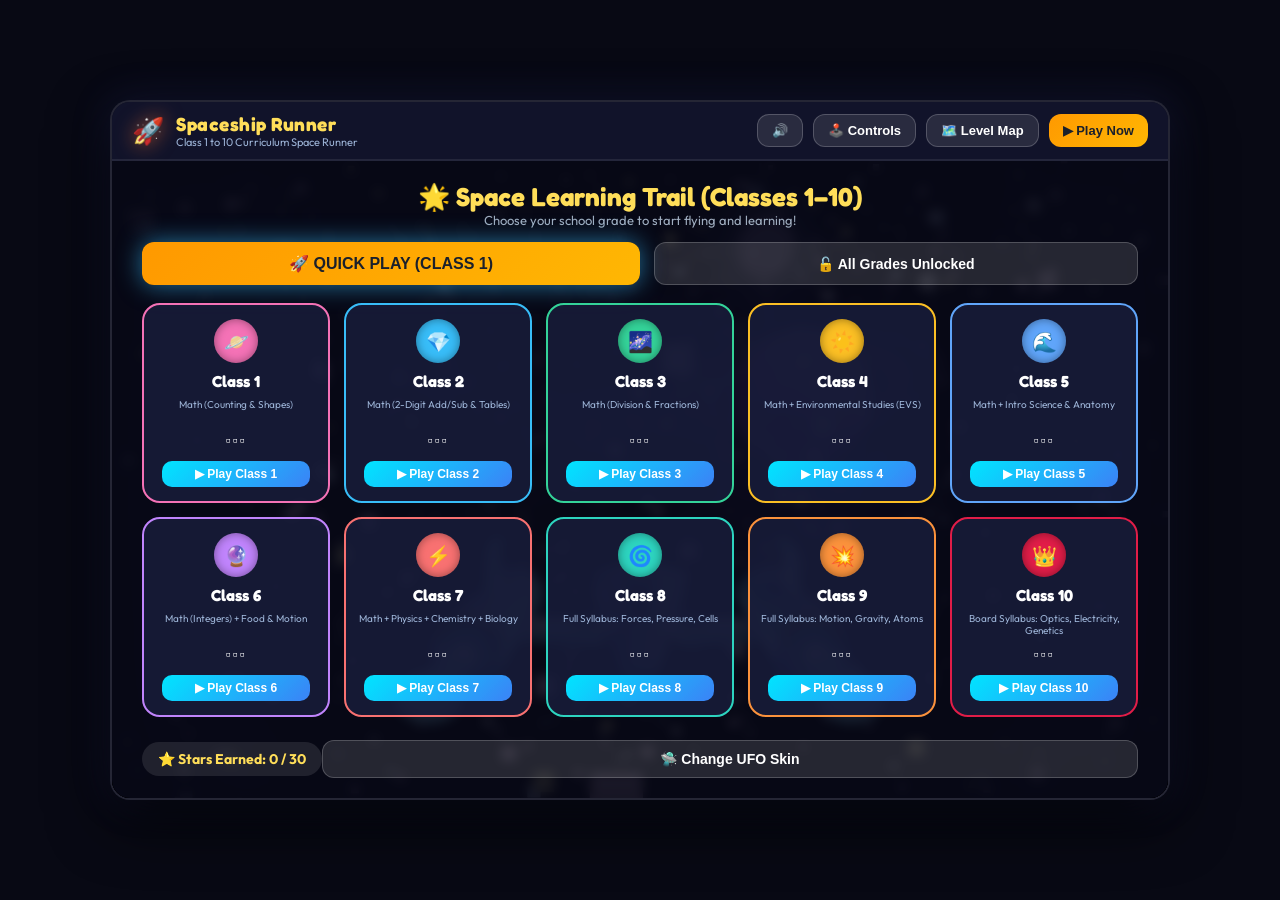
==== docs/index.html @ f96801bc "Configure GitHub Pages compatibility with root index.html, /docs deployment, and SpaceRunner remote" ====
<!DOCTYPE html>
<html lang="en">
<head>
  <meta charset="UTF-8">
  <meta name="viewport" content="width=device-width, initial-scale=1.0, maximum-scale=1.0, user-scalable=no, viewport-fit=cover">
  <title>Spaceship Runner — 3D Space Runner (Class 1 to 10)</title>
  <link rel="stylesheet" href="styles.css">
  <link rel="preconnect" href="https://fonts.googleapis.com">
  <link rel="preconnect" href="https://fonts.gstatic.com" crossorigin>
  <link href="https://fonts.googleapis.com/css2?family=Outfit:wght@400;600;700;800&family=Fredoka:wght@500;600;700&display=swap" rel="stylesheet">
</head>
<body>
  <div id="game-container">
    <!-- Top Header Bar -->
    <header id="top-bar">
      <div class="logo-area">
        <span class="logo-icon">🚀</span>
        <div class="logo-text">
          <span class="logo-title">Spaceship Runner</span>
          <span class="logo-subtitle">Class 1 to 10 Curriculum Space Runner</span>
        </div>
      </div>
      <div class="header-actions">
        <button id="btn-sound-toggle" class="icon-btn" title="Toggle Sound">🔊</button>
        <button id="btn-controls-toggle" class="nav-btn" title="Toggle On-Screen Virtual Controls">🕹️ Controls</button>
        <button id="btn-map-nav" class="nav-btn">🗺️ Level Map</button>
        <button id="btn-play-hero" class="btn-primary" style="padding: 6px 14px; font-size: 13px;">▶ Play Now</button>
      </div>
    </header>

    <!-- Main Screen Viewport (Three.js 3D WebGL Canvas) -->
    <div id="viewport-wrapper">
      <!-- Cinematic Lens & Space Vignette Overlay -->
      <div id="cinematic-lens-overlay"></div>

      <!-- HUD Overlay (Active during gameplay) -->
      <div id="hud-overlay" class="overlay-panel hidden">
        <div class="hud-left">
          <div class="hud-card level-badge" id="hud-level-badge">Class 1 • Playful Stardust</div>
          <div class="hud-card lives-display" id="hud-lives">
            <span class="heart-icon">❤️</span>
            <span class="heart-icon">❤️</span>
            <span class="heart-icon">❤️</span>
          </div>
        </div>

        <div class="hud-center">
          <div class="hud-progress-wrapper">
            <div class="progress-bar-bg">
              <div id="hud-progress-fill" class="progress-bar-fill" style="width: 0%;"></div>
            </div>
            <span id="hud-progress-text">0 / 5 Coins</span>
          </div>
        </div>

        <div class="hud-right">
          <div class="hud-card score-display">
            <span class="stat-label">SCORE</span>
            <span id="hud-score-val" class="stat-value">0</span>
          </div>
          <div class="hud-card coins-display">
            <span class="stat-label">COINS</span>
            <span id="hud-coins-val" class="stat-value">🪙 0</span>
          </div>
        </div>

        <!-- Dash Ready Indicator -->
        <div id="hud-dash-indicator">
          <div class="dash-bar-bg">
            <div id="hud-dash-fill" class="dash-bar-fill"></div>
          </div>
          <span class="dash-label">WARP DASH [READY]</span>
        </div>

        <!-- Controls helper hint for kids (Auto adapts to desktop / mobile) -->
        <div class="controls-hint" id="hud-controls-hint">
          <span>⌨️ Move: WASD / Arrows / Touch Drag</span>
          <span>•</span>
          <span>⚡ Dash: [SHIFT] or Touch Button</span>
          <span>•</span>
          <span>Collect 🪙 Coins!</span>
        </div>
      </div>

      <!-- Universal Mobile Touch Controls (Auto-shown on touch devices) -->
      <div id="mobile-controls" class="mobile-touch-overlay hidden">
        <!-- Virtual Joystick Area (Left) -->
        <div id="mobile-joystick-zone">
          <div id="joystick-base">
            <div id="joystick-thumb"></div>
          </div>
          <span class="joystick-hint">STEER</span>
        </div>

        <!-- Action Area (Right) -->
        <div id="mobile-action-zone">
          <button id="btn-mobile-dash" class="mobile-dash-btn" title="Warp Dash">
            <span class="dash-btn-icon">⚡</span>
            <span class="dash-btn-text">DASH</span>
            <div class="dash-btn-cooldown" id="mobile-dash-cooldown"></div>
          </button>
        </div>
      </div>

      <!-- Level Map Modal / Screen -->
      <div id="level-map-screen" class="screen-view">
        <div class="map-header">
          <h2>🌟 Space Learning Trail (Classes 1–10)</h2>
          <p>Choose your school grade to start flying and learning!</p>
          <div class="hero-actions" style="margin-top: 14px; display: flex; justify-content: center; gap: 14px; flex-wrap: wrap;">
            <button id="btn-quick-play" class="btn-primary" style="font-size: 16px; padding: 12px 28px; box-shadow: 0 0 25px rgba(56, 189, 248, 0.6); cursor: pointer;">🚀 QUICK PLAY (CLASS 1)</button>
            <button id="btn-unlock-all" class="btn-secondary" style="font-size: 14px; padding: 10px 20px; cursor: pointer;">🔓 All Grades Unlocked</button>
          </div>
        </div>

        <div class="map-trail-container" id="map-trail">
          <!-- 10 Level Nodes dynamically injected -->
        </div>

        <div class="map-footer">
          <div class="stats-pill" id="map-total-stars">⭐ Stars Earned: 0 / 30</div>
          <button id="btn-custom-skin" class="btn-secondary">🛸 Change UFO Skin</button>
        </div>
      </div>

      <!-- Question Panel Modal (Pauses Gameplay) -->
      <div id="question-modal" class="screen-view hidden modal-center">
        <div class="modal-card question-card">
          <div class="question-header">
            <div class="subject-badge" id="q-subject-badge">🧮 MATH</div>
            <div class="topic-tag" id="q-topic-tag">Counting</div>
          </div>

          <div class="question-body">
            <p id="q-text">How many stars are there: ★ ★ ★ ★ ★ ?</p>
          </div>

          <div class="options-grid" id="q-options-grid">
            <button class="opt-btn opt-a" data-index="0">A. 3</button>
            <button class="opt-btn opt-b" data-index="1">B. 4</button>
            <button class="opt-btn opt-c" data-index="2">C. 5</button>
            <button class="opt-btn opt-d" data-index="3">D. 6</button>
          </div>

          <div class="question-mascot-footer">
            <img src="Sprites/mascot_nova.png" alt="Mascot Nova" class="mascot-avatar" id="q-mascot-img">
            <div class="mascot-bubble" id="q-mascot-speech">
              You can do it! Take your time and pick the best answer.
            </div>
            <button id="btn-hint" class="hint-btn">💡 Hint</button>
          </div>
          <div id="q-hint-box" class="hint-box hidden"></div>
        </div>
      </div>

      <!-- "Let's Learn!" Screen (Wrong Answer Educational View) -->
      <div id="learn-mode-modal" class="screen-view hidden modal-center">
        <div class="modal-card learn-card">
          <div class="learn-header">
            <span class="learn-icon">💡</span>
            <h3>Not quite — let's learn this together!</h3>
          </div>

          <div class="learn-question-restated" id="learn-q-restated">
            A force applied on a smaller area produces greater pressure...
          </div>

          <div class="answer-comparison">
            <div class="ans-box ans-wrong">
              <span class="ans-tag">Your Choice</span>
              <p id="learn-chosen-ans">Because the nail is heavier</p>
            </div>
            <div class="ans-box ans-correct">
              <span class="ans-tag">Correct Answer ✓</span>
              <p id="learn-correct-ans">Because the area of the tip is very small, increasing pressure</p>
            </div>
          </div>

          <div class="solution-steps-panel">
            <h4 class="steps-heading">Step-by-Step Solution:</h4>
            <div class="steps-list" id="learn-steps-list">
              <!-- Numbered plain language steps injected here -->
            </div>
          </div>

          <div class="learn-mascot-banner">
            <img src="Sprites/mascot_nova.png" alt="Mascot Nova" class="mascot-avatar">
            <div class="mascot-speech-encouraging">
              "Great try! Now you know it — let's keep flying!" 🚀
            </div>
          </div>

          <div class="learn-actions">
            <button id="btn-learn-retry" class="btn-primary">🔄 Try Again (Same Question)</button>
            <button id="btn-learn-continue" class="btn-success">🚀 Continue Flying</button>
            <button id="btn-learn-map" class="btn-secondary">🗺️ Back to Map</button>
          </div>
        </div>
      </div>

      <!-- Level Complete Modal -->
      <div id="level-complete-modal" class="screen-view hidden modal-center">
        <div class="modal-card complete-card">
          <div class="complete-header">
            <div class="confetti-icon">🎉</div>
            <h2 id="complete-level-title">Class 1 Cleared!</h2>
            <p id="complete-subtitle">Fantastic job flying through the nebula!</p>
          </div>

          <div class="stars-earned-row" id="complete-stars-row">
            <span class="star-award">⭐</span>
            <span class="star-award">⭐</span>
            <span class="star-award">⭐</span>
          </div>

          <div class="complete-stats-row">
            <div class="stat-tile">
              <span class="stat-num" id="complete-score-val">50</span>
              <span class="stat-lbl">Points</span>
            </div>
            <div class="stat-tile">
              <span class="stat-num" id="complete-coins-val">5</span>
              <span class="stat-lbl">Coins</span>
            </div>
            <div class="stat-tile">
              <span class="stat-num" id="complete-accuracy-val">100%</span>
              <span class="stat-lbl">Accuracy</span>
            </div>
          </div>

          <!-- Subject Accuracy Report -->
          <div class="accuracy-breakdown-card">
            <h4>📊 Subject Accuracy Report:</h4>
            <div id="complete-subject-metrics" class="metrics-list">
              <!-- Injected per-subject stats -->
            </div>
          </div>

          <div class="complete-actions">
            <button id="btn-next-level" class="btn-primary">Next Grade 🚀</button>
            <button id="btn-replay-level" class="btn-secondary">Replay 🔄</button>
            <button id="btn-complete-map" class="btn-secondary">Level Map 🗺️</button>
          </div>
        </div>
      </div>

      <!-- Shields Depleted / Try Again Modal -->
      <div id="gameover-modal" class="screen-view hidden modal-center">
        <div class="modal-card learn-card" style="text-align: center; align-items: center;">
          <div class="learn-header">
            <span class="learn-icon" style="font-size: 38px;">🛡️</span>
            <h3 style="color: #f87171; font-size: 22px;">Shields Depleted!</h3>
          </div>
          <p style="color: #cbd5e1; font-size: 15px; max-width: 480px; line-height: 1.5;">
            No worries, space cadet! Every asteroid makes you a sharper pilot. Let's recharge your shields and take another flight!
          </p>
          <div class="learn-actions" style="margin-top: 10px; display: flex; gap: 12px; justify-content: center; flex-wrap: wrap;">
            <button id="btn-gameover-retry" class="btn-primary" style="font-size: 15px; padding: 12px 24px;">🔄 Recharge & Try Again</button>
            <button id="btn-gameover-map" class="btn-secondary" style="font-size: 14px; padding: 12px 20px;">🗺️ Choose Level</button>
          </div>
        </div>
      </div>

      <!-- Skin Customizer Modal -->
      <div id="skin-modal" class="screen-view hidden modal-center">
        <div class="modal-card skin-card">
          <h3>🛸 Choose Your UFO Spaceship</h3>
          <p>Clear higher school grades to unlock special fleet skins!</p>

          <div class="skins-grid">
            <div class="skin-item" data-skin="saucer">
              <img src="Sprites/ufo_saucer.png" alt="Classic Saucer">
              <span class="skin-name">Classic Saucer</span>
              <span class="skin-status unlocked">Default</span>
            </div>
            <div class="skin-item locked" data-skin="dart" id="skin-dart">
              <img src="Sprites/ufo_dart.png" alt="Neon Dart">
              <span class="skin-name">Neon Dart</span>
              <span class="skin-status" id="skin-dart-status">Unlocks at Class 3</span>
            </div>
            <div class="skin-item locked" data-skin="cruiser" id="skin-cruiser">
              <img src="Sprites/ufo_saucer.png" alt="Cosmic Cruiser" style="filter: hue-rotate(180deg);">
              <span class="skin-name">Cosmic Cruiser</span>
              <span class="skin-status" id="skin-cruiser-status">Unlocks at Class 6</span>
            </div>
            <div class="skin-item locked" data-skin="quantum" id="skin-quantum">
              <img src="Sprites/ufo_dart.png" alt="Quantum Explorer" style="filter: hue-rotate(280deg);">
              <span class="skin-name">Quantum Explorer</span>
              <span class="skin-status" id="skin-quantum-status">Unlocks at Class 9</span>
            </div>
          </div>

          <button id="btn-close-skin" class="btn-secondary">Done</button>
        </div>
      </div>

    </div>
  </div>

  <script src="three.min.js"></script>
  <script src="game3d.js"></script>
</body>
</html>
---- docs/styles.css ----
:root {
  --bg-dark: #0c0d1e;
  --panel-bg: rgba(22, 24, 48, 0.94);
  --accent-gold: #ffcc00;
  --accent-cyan: #38ef7d;
  --accent-rose: #ff4b72;
  --pastel-a: #ffe8d6;
  --pastel-b: #d8f3dc;
  --pastel-c: #e0f2fe;
  --pastel-d: #f3e8ff;
  --font-main: 'Outfit', sans-serif;
  --font-kid: 'Fredoka', cursive, sans-serif;
}

* {
  box-sizing: border-box;
  margin: 0;
  padding: 0;
  user-select: none;
}

body {
  background: #080914;
  color: #ffffff;
  font-family: var(--font-main);
  min-height: 100vh;
  display: flex;
  align-items: center;
  justify-content: center;
  overflow: hidden;
}

#game-container {
  width: 100%;
  max-width: 1060px;
  height: 98vh;
  max-height: 700px;
  margin: auto;
  background: var(--bg-dark);
  border-radius: 20px;
  box-shadow: 0 20px 60px rgba(0, 0, 0, 0.8), 0 0 40px rgba(70, 80, 200, 0.2);
  border: 2px solid rgba(255, 255, 255, 0.1);
  overflow: hidden;
  display: flex;
  flex-direction: column;
}

/* Header */
#top-bar {
  display: flex;
  justify-content: space-between;
  align-items: center;
  padding: 10px 20px;
  background: rgba(18, 20, 42, 0.98);
  border-bottom: 2px solid rgba(255, 255, 255, 0.08);
  flex-shrink: 0;
}

.logo-area {
  display: flex;
  align-items: center;
  gap: 12px;
}

.logo-icon {
  font-size: 26px;
  filter: drop-shadow(0 0 10px rgba(255, 120, 50, 0.6));
}

.logo-title {
  font-family: var(--font-kid);
  font-size: 19px;
  font-weight: 700;
  color: #ffde59;
  letter-spacing: 0.5px;
  display: block;
}

.logo-subtitle {
  font-size: 11px;
  color: #9cb3d6;
  display: block;
}

.header-actions {
  display: flex;
  gap: 10px;
}

.icon-btn, .nav-btn {
  background: rgba(255, 255, 255, 0.1);
  border: 1px solid rgba(255, 255, 255, 0.2);
  color: white;
  padding: 8px 14px;
  border-radius: 12px;
  font-size: 13px;
  font-weight: 600;
  cursor: pointer;
  transition: all 0.2s ease;
}

.icon-btn:hover, .nav-btn:hover {
  background: rgba(255, 255, 255, 0.2);
  transform: translateY(-2px);
}

/* Viewport */
#viewport-wrapper {
  position: relative;
  width: 100%;
  flex: 1;
  min-height: 0;
  background: #000;
  overflow: hidden;
  touch-action: none;
}

/* Cinematic Lens & Vignette */
#cinematic-lens-overlay {
  position: absolute;
  inset: 0;
  pointer-events: none;
  background: radial-gradient(circle at center, rgba(0,0,0,0) 55%, rgba(6,9,24,0.45) 80%, rgba(2,3,10,0.82) 100%);
  box-shadow: inset 0 0 80px rgba(0,0,0,0.7);
  z-index: 4;
}

#game-canvas, #viewport-wrapper canvas {
  width: 100%;
  height: 100%;
  display: block;
}

/* HUD Overlay */
#hud-overlay {
  position: absolute;
  top: 0;
  left: 0;
  width: 100%;
  height: 100%;
  pointer-events: none;
  display: flex;
  flex-direction: column;
  justify-content: space-between;
  padding: 16px 20px;
}

.hud-left, .hud-right {
  display: flex;
  gap: 12px;
  align-items: center;
}

.hud-card {
  background: rgba(16, 18, 38, 0.85);
  backdrop-filter: blur(8px);
  border: 1px solid rgba(255, 255, 255, 0.15);
  border-radius: 12px;
  padding: 6px 14px;
  font-size: 14px;
  font-weight: 700;
  display: flex;
  align-items: center;
  gap: 8px;
  box-shadow: 0 4px 15px rgba(0,0,0,0.3);
}

.level-badge {
  color: #5ce1e6;
  border-color: rgba(92, 225, 230, 0.3);
}

.stat-label {
  color: #8da4c4;
  font-size: 10px;
  font-weight: 800;
}

.stat-value {
  color: #ffde59;
  font-size: 16px;
  font-family: var(--font-kid);
}

.hud-progress-wrapper {
  display: flex;
  flex-direction: column;
  align-items: center;
  gap: 4px;
}

.progress-bar-bg {
  width: 220px;
  height: 12px;
  background: rgba(255, 255, 255, 0.15);
  border-radius: 6px;
  overflow: hidden;
  border: 1px solid rgba(255, 255, 255, 0.2);
}

.progress-bar-fill {
  height: 100%;
  background: linear-gradient(90deg, #ff9900, #ffea00);
  transition: width 0.3s ease;
}

#hud-progress-text {
  font-size: 11px;
  font-weight: 700;
  color: #d1e2f9;
}

#hud-dash-indicator {
  align-self: flex-start;
  margin-top: auto;
  margin-bottom: 24px;
  background: rgba(14, 16, 32, 0.85);
  padding: 6px 12px;
  border-radius: 10px;
  border: 1px solid rgba(255, 255, 255, 0.1);
  display: flex;
  align-items: center;
  gap: 8px;
}

.dash-bar-bg {
  width: 70px;
  height: 8px;
  background: rgba(255, 255, 255, 0.2);
  border-radius: 4px;
  overflow: hidden;
}

.dash-bar-fill {
  width: 100%;
  height: 100%;
  background: #00e5ff;
}

.dash-label {
  font-size: 11px;
  font-weight: 700;
  color: #00e5ff;
}

.controls-hint {
  align-self: center;
  background: rgba(0, 0, 0, 0.6);
  padding: 4px 14px;
  border-radius: 20px;
  font-size: 11px;
  color: #a0aec0;
  display: flex;
  gap: 8px;
}

/* Modals and Screens */
.screen-view {
  position: absolute;
  top: 0;
  left: 0;
  width: 100%;
  height: 100%;
  background: rgba(8, 10, 24, 0.88);
  backdrop-filter: blur(6px);
  z-index: 50;
  display: flex;
  flex-direction: column;
  transition: opacity 0.25s ease;
}

.hidden {
  display: none !important;
}

.modal-center {
  align-items: center;
  justify-content: center;
}

.modal-card {
  background: var(--panel-bg);
  border: 2px solid rgba(255, 255, 255, 0.15);
  border-radius: 24px;
  box-shadow: 0 25px 60px rgba(0, 0, 0, 0.8);
  padding: 24px 30px;
  max-width: 680px;
  width: 90%;
  display: flex;
  flex-direction: column;
  gap: 16px;
  animation: popIn 0.25s cubic-bezier(0.175, 0.885, 0.32, 1.275);
}

@keyframes popIn {
  from { transform: scale(0.92); opacity: 0; }
  to { transform: scale(1); opacity: 1; }
}

/* Level Map Screen */
#level-map-screen {
  padding: 20px 30px;
  overflow-y: auto;
}

.map-header {
  text-align: center;
  margin-bottom: 18px;
}

.map-header h2 {
  font-family: var(--font-kid);
  font-size: 26px;
  color: #ffde59;
}

.map-header p {
  font-size: 13px;
  color: #a0aec0;
}

.map-trail-container {
  display: grid;
  grid-template-columns: repeat(5, 1fr);
  gap: 14px;
  margin-bottom: 20px;
}

.map-node {
  background: rgba(26, 29, 60, 0.8);
  border: 2px solid rgba(255, 255, 255, 0.15);
  border-radius: 18px;
  padding: 14px 10px;
  display: flex;
  flex-direction: column;
  align-items: center;
  gap: 8px;
  cursor: pointer;
  transition: all 0.2s ease;
  position: relative;
}

.map-node:hover:not(.locked) {
  transform: translateY(-4px);
  border-color: #ffcc00;
  box-shadow: 0 10px 25px rgba(255, 204, 0, 0.3);
}

.map-node.locked {
  opacity: 0.55;
  cursor: not-allowed;
  filter: grayscale(0.6);
}

.node-planet-badge {
  width: 44px;
  height: 44px;
  border-radius: 50%;
  display: flex;
  align-items: center;
  justify-content: center;
  font-size: 20px;
  box-shadow: inset 0 0 10px rgba(0,0,0,0.4);
}

.node-class-name {
  font-family: var(--font-kid);
  font-size: 16px;
  font-weight: 700;
  color: white;
}

.node-subjects {
  font-size: 10px;
  text-align: center;
  color: #9cb3d6;
  height: 24px;
  line-height: 1.2;
}

.node-stars {
  font-size: 14px;
  letter-spacing: 2px;
}

.node-play-btn {
  background: linear-gradient(135deg, #00e5ff 0%, #3b82f6 100%);
  color: white;
  border: none;
  border-radius: 10px;
  padding: 6px 14px;
  font-size: 12px;
  font-weight: 700;
  cursor: pointer;
  margin-top: 4px;
  transition: transform 0.15s ease, box-shadow 0.15s ease;
  width: 90%;
  text-align: center;
}

.map-node:hover .node-play-btn {
  transform: scale(1.05);
  box-shadow: 0 0 12px rgba(0, 229, 255, 0.7);
}

@media (max-width: 900px) {
  .map-trail-container {
    grid-template-columns: repeat(3, 1fr) !important;
  }
}

@media (max-width: 600px) {
  .map-trail-container {
    grid-template-columns: repeat(2, 1fr) !important;
    gap: 10px !important;
  }
}

@media (max-width: 400px) {
  .map-trail-container {
    grid-template-columns: 1fr !important;
  }
}

.map-footer {
  display: flex;
  justify-content: space-between;
  align-items: center;
  margin-top: auto;
}

.stats-pill {
  background: rgba(255, 255, 255, 0.1);
  padding: 8px 16px;
  border-radius: 20px;
  font-size: 14px;
  font-weight: 700;
  color: #ffde59;
}

/* Question Panel Modal */
.question-header {
  display: flex;
  justify-content: space-between;
  align-items: center;
}

.subject-badge {
  background: linear-gradient(135deg, #ff7b00, #ffae00);
  color: white;
  padding: 4px 14px;
  border-radius: 12px;
  font-weight: 800;
  font-size: 13px;
  letter-spacing: 0.5px;
}

.topic-tag {
  color: #9cb3d6;
  font-size: 13px;
  font-weight: 600;
}

.question-body {
  background: rgba(0, 0, 0, 0.25);
  padding: 16px 20px;
  border-radius: 16px;
  border: 1px solid rgba(255, 255, 255, 0.08);
}

.question-body p {
  font-size: 18px;
  line-height: 1.45;
  color: #f7fafc;
  font-weight: 600;
}

.options-grid {
  display: grid;
  grid-template-columns: 1fr 1fr;
  gap: 12px;
}

.opt-btn {
  padding: 14px 18px;
  border-radius: 14px;
  border: 2px solid transparent;
  font-family: var(--font-main);
  font-size: 15px;
  font-weight: 700;
  text-align: left;
  cursor: pointer;
  transition: all 0.18s ease;
  color: #1a202c;
}

.opt-a { background: var(--pastel-a); }
.opt-b { background: var(--pastel-b); }
.opt-c { background: var(--pastel-c); }
.opt-d { background: var(--pastel-d); }

.opt-btn:hover {
  transform: translateY(-2px);
  filter: brightness(1.05);
  box-shadow: 0 6px 18px rgba(0, 0, 0, 0.3);
}

.opt-btn.correct-highlight {
  background: #38ef7d !important;
  color: #032b13 !important;
  border-color: #00ff66;
}

.opt-btn.wrong-highlight {
  background: #ff5e62 !important;
  color: white !important;
  border-color: #ff2233;
}

.question-mascot-footer {
  display: flex;
  align-items: center;
  gap: 12px;
  background: rgba(255, 255, 255, 0.05);
  padding: 10px 14px;
  border-radius: 14px;
}

.mascot-avatar {
  width: 44px;
  height: 44px;
  object-fit: contain;
}

.mascot-bubble {
  font-size: 13px;
  color: #e2e8f0;
  flex: 1;
}

.hint-btn {
  background: rgba(255, 220, 50, 0.15);
  border: 1px solid rgba(255, 220, 50, 0.4);
  color: #ffde59;
  padding: 6px 12px;
  border-radius: 10px;
  font-size: 12px;
  font-weight: 700;
  cursor: pointer;
}

.hint-box {
  background: rgba(255, 220, 50, 0.1);
  border: 1px dashed rgba(255, 220, 50, 0.5);
  padding: 10px 14px;
  border-radius: 10px;
  font-size: 13px;
  color: #ffde59;
}

/* Learn Mode Modal */
.learn-card {
  max-width: 640px;
  border-color: #38ef7d;
  box-shadow: 0 20px 60px rgba(56, 239, 125, 0.2);
}

.learn-header {
  display: flex;
  align-items: center;
  gap: 10px;
  color: #5ce1e6;
}

.learn-header h3 {
  font-family: var(--font-kid);
  font-size: 22px;
  color: #5ce1e6;
}

.learn-question-restated {
  font-size: 15px;
  color: #cbd5e0;
  background: rgba(0, 0, 0, 0.25);
  padding: 10px 14px;
  border-radius: 10px;
}

.answer-comparison {
  display: grid;
  grid-template-columns: 1fr 1fr;
  gap: 12px;
}

.ans-box {
  padding: 10px 14px;
  border-radius: 12px;
  display: flex;
  flex-direction: column;
  gap: 4px;
}

.ans-wrong {
  background: rgba(255, 75, 114, 0.15);
  border: 1.5px solid #ff4b72;
}

.ans-correct {
  background: rgba(56, 239, 125, 0.15);
  border: 1.5px solid #38ef7d;
}

.ans-tag {
  font-size: 11px;
  font-weight: 800;
  text-transform: uppercase;
}

.ans-wrong .ans-tag { color: #ff758f; }
.ans-correct .ans-tag { color: #38ef7d; }

.ans-box p {
  font-size: 13px;
  font-weight: 600;
}

.solution-steps-panel {
  background: rgba(0, 0, 0, 0.35);
  padding: 14px 18px;
  border-radius: 14px;
  border: 1px solid rgba(255, 255, 255, 0.08);
}

.steps-heading {
  font-size: 14px;
  color: #ffde59;
  margin-bottom: 8px;
}

.steps-list {
  display: flex;
  flex-direction: column;
  gap: 8px;
}

.step-item {
  font-size: 13px;
  line-height: 1.45;
  color: #e2e8f0;
  display: flex;
  gap: 8px;
}

.learn-mascot-banner {
  display: flex;
  align-items: center;
  gap: 12px;
  background: rgba(92, 225, 230, 0.1);
  padding: 8px 14px;
  border-radius: 12px;
  border: 1px solid rgba(92, 225, 230, 0.2);
}

.mascot-speech-encouraging {
  font-size: 13px;
  font-weight: 600;
  color: #70e2ff;
}

.learn-actions, .complete-actions {
  display: flex;
  gap: 12px;
  margin-top: 4px;
}

.btn-primary, .btn-secondary, .btn-success {
  padding: 10px 18px;
  border-radius: 12px;
  font-size: 14px;
  font-weight: 700;
  border: none;
  cursor: pointer;
  transition: all 0.2s ease;
  flex: 1;
  text-align: center;
}

.btn-primary {
  background: linear-gradient(135deg, #ff9900, #ffb703);
  color: #1a202c;
}

.btn-success {
  background: linear-gradient(135deg, #10b981, #059669);
  color: white;
}

.btn-secondary {
  background: rgba(255, 255, 255, 0.12);
  color: white;
  border: 1px solid rgba(255, 255, 255, 0.2);
}

.btn-primary:hover, .btn-success:hover, .btn-secondary:hover {
  transform: translateY(-2px);
  filter: brightness(1.1);
}

/* Level Complete Modal */
.complete-card {
  text-align: center;
  align-items: center;
}

.confetti-icon {
  font-size: 36px;
}

.complete-header h2 {
  font-family: var(--font-kid);
  font-size: 28px;
  color: #ffde59;
}

.complete-header p {
  font-size: 13px;
  color: #a0aec0;
}

.stars-earned-row {
  font-size: 36px;
  letter-spacing: 8px;
  margin: 6px 0;
}

.complete-stats-row {
  display: flex;
  justify-content: center;
  gap: 20px;
  width: 100%;
}

.stat-tile {
  background: rgba(255, 255, 255, 0.06);
  padding: 10px 18px;
  border-radius: 12px;
  display: flex;
  flex-direction: column;
  gap: 2px;
  min-width: 90px;
}

.stat-num {
  font-family: var(--font-kid);
  font-size: 20px;
  color: #ffde59;
}

.stat-lbl {
  font-size: 11px;
  color: #a0aec0;
}

.accuracy-breakdown-card {
  width: 100%;
  background: rgba(0, 0, 0, 0.3);
  padding: 12px 18px;
  border-radius: 14px;
  text-align: left;
}

.accuracy-breakdown-card h4 {
  font-size: 13px;
  color: #5ce1e6;
  margin-bottom: 6px;
}

.metrics-list {
  display: flex;
  flex-direction: column;
  gap: 4px;
  font-size: 12px;
  color: #e2e8f0;
}

/* Skins Grid */
.skins-grid {
  display: grid;
  grid-template-columns: repeat(4, 1fr);
  gap: 12px;
}

.skin-item {
  background: rgba(255, 255, 255, 0.06);
  border: 2px solid rgba(255, 255, 255, 0.15);
  border-radius: 14px;
  padding: 12px 8px;
  display: flex;
  flex-direction: column;
  align-items: center;
  gap: 8px;
  cursor: pointer;
  transition: all 0.2s ease;
}

.skin-item:hover:not(.locked) {
  border-color: #ffcc00;
  transform: translateY(-3px);
}

.skin-item.locked {
  opacity: 0.45;
  cursor: not-allowed;
}

.skin-item img {
  width: 48px;
  height: 48px;
  object-fit: contain;
}

.skin-name {
  font-size: 12px;
  font-weight: 700;
}

.skin-status {
  font-size: 10px;
  color: #9cb3d6;
}

.skin-status.unlocked {
  color: #38ef7d;
}

/* =========================================================
   Universal Mobile Touch Controls & Responsive Styling
   ========================================================= */
.mobile-touch-overlay {
  position: absolute;
  inset: 0;
  pointer-events: none;
  z-index: 20;
  display: flex;
  justify-content: space-between;
  align-items: flex-end;
  padding: 16px 24px;
  box-sizing: border-box;
}

.mobile-touch-overlay.hidden {
  display: none !important;
}

/* Virtual Joystick */
#mobile-joystick-zone {
  pointer-events: auto;
  width: 120px;
  height: 120px;
  display: flex;
  flex-direction: column;
  align-items: center;
  justify-content: center;
  touch-action: none;
  user-select: none;
}

#joystick-base {
  width: 90px;
  height: 90px;
  border-radius: 50%;
  background: radial-gradient(circle, rgba(14, 28, 56, 0.4) 0%, rgba(6, 12, 28, 0.8) 100%);
  border: 2px solid rgba(0, 245, 255, 0.5);
  box-shadow: 0 0 16px rgba(0, 245, 255, 0.25), inset 0 0 12px rgba(0, 245, 255, 0.15);
  position: relative;
  display: flex;
  align-items: center;
  justify-content: center;
  backdrop-filter: blur(6px);
  -webkit-backdrop-filter: blur(6px);
}

#joystick-thumb {
  width: 44px;
  height: 44px;
  border-radius: 50%;
  background: radial-gradient(circle, #38bdf8 0%, #0284c7 100%);
  border: 2px solid #ffffff;
  box-shadow: 0 0 14px rgba(56, 189, 248, 0.9);
  position: absolute;
  pointer-events: none;
  transform: translate(0, 0);
  transition: transform 0.04s ease-out;
}

.joystick-hint {
  margin-top: 6px;
  font-size: 11px;
  font-weight: 700;
  letter-spacing: 1.2px;
  color: rgba(255, 255, 255, 0.7);
  text-shadow: 0 0 6px rgba(0, 245, 255, 0.8);
  text-transform: uppercase;
}

/* Mobile Warp Dash Button */
#mobile-action-zone {
  pointer-events: auto;
  display: flex;
  flex-direction: column;
  align-items: center;
  user-select: none;
}

.mobile-dash-btn {
  width: 82px;
  height: 82px;
  border-radius: 50%;
  background: radial-gradient(circle, rgba(236, 72, 153, 0.95) 0%, rgba(190, 24, 93, 0.95) 100%);
  border: 3px solid rgba(255, 255, 255, 0.9);
  box-shadow: 0 0 24px rgba(236, 72, 153, 0.75), inset 0 0 16px rgba(255, 255, 255, 0.4);
  color: white;
  cursor: pointer;
  display: flex;
  flex-direction: column;
  align-items: center;
  justify-content: center;
  touch-action: manipulation;
  position: relative;
  overflow: hidden;
  transition: transform 0.1s ease, box-shadow 0.1s ease;
}

.mobile-dash-btn:active {
  transform: scale(0.92);
  box-shadow: 0 0 32px rgba(255, 240, 50, 0.95);
}

.dash-btn-icon {
  font-size: 26px;
  line-height: 1;
  filter: drop-shadow(0 0 8px rgba(255, 255, 255, 0.9));
}

.dash-btn-text {
  font-size: 11px;
  font-weight: 800;
  letter-spacing: 1px;
  margin-top: 2px;
}

.dash-btn-cooldown {
  position: absolute;
  inset: 0;
  background: rgba(10, 10, 20, 0.75);
  transform: translateY(100%);
  transition: transform 0.08s linear;
  pointer-events: none;
}

/* Mobile Screens Adaptation */
@media (max-width: 768px) {
  #game-container {
    height: 100vh;
    max-height: 100vh;
    border-radius: 0;
    border: none;
  }

  #top-bar {
    padding: 8px 14px;
  }

  .logo-title {
    font-size: 16px;
  }

  .logo-subtitle {
    display: none;
  }

  .hud-card {
    padding: 6px 10px;
    font-size: 12px;
  }

  .controls-hint {
    font-size: 10px;
    padding: 4px 10px;
  }

  .modal-card {
    width: 94% !important;
    max-height: 88vh !important;
    overflow-y: auto !important;
    padding: 16px !important;
  }

  .options-grid {
    grid-template-columns: 1fr 1fr !important;
    gap: 8px !important;
  }

  .opt-btn {
    padding: 12px 10px !important;
    font-size: 14px !important;
    min-height: 48px !important;
  }

  .learn-actions, .complete-actions {
    flex-direction: column !important;
    gap: 8px !important;
  }
}

@media (max-width: 480px) {
  .options-grid {
    grid-template-columns: 1fr !important;
  }

  .hud-left {
    gap: 6px;
  }

  .hud-right {
    gap: 6px;
  }

  .mobile-dash-btn {
    width: 72px;
    height: 72px;
  }

  #mobile-joystick-zone {
    width: 100px;
    height: 100px;
  }

  #joystick-base {
    width: 80px;
    height: 80px;
  }

  #joystick-thumb {
    width: 38px;
    height: 38px;
  }
}
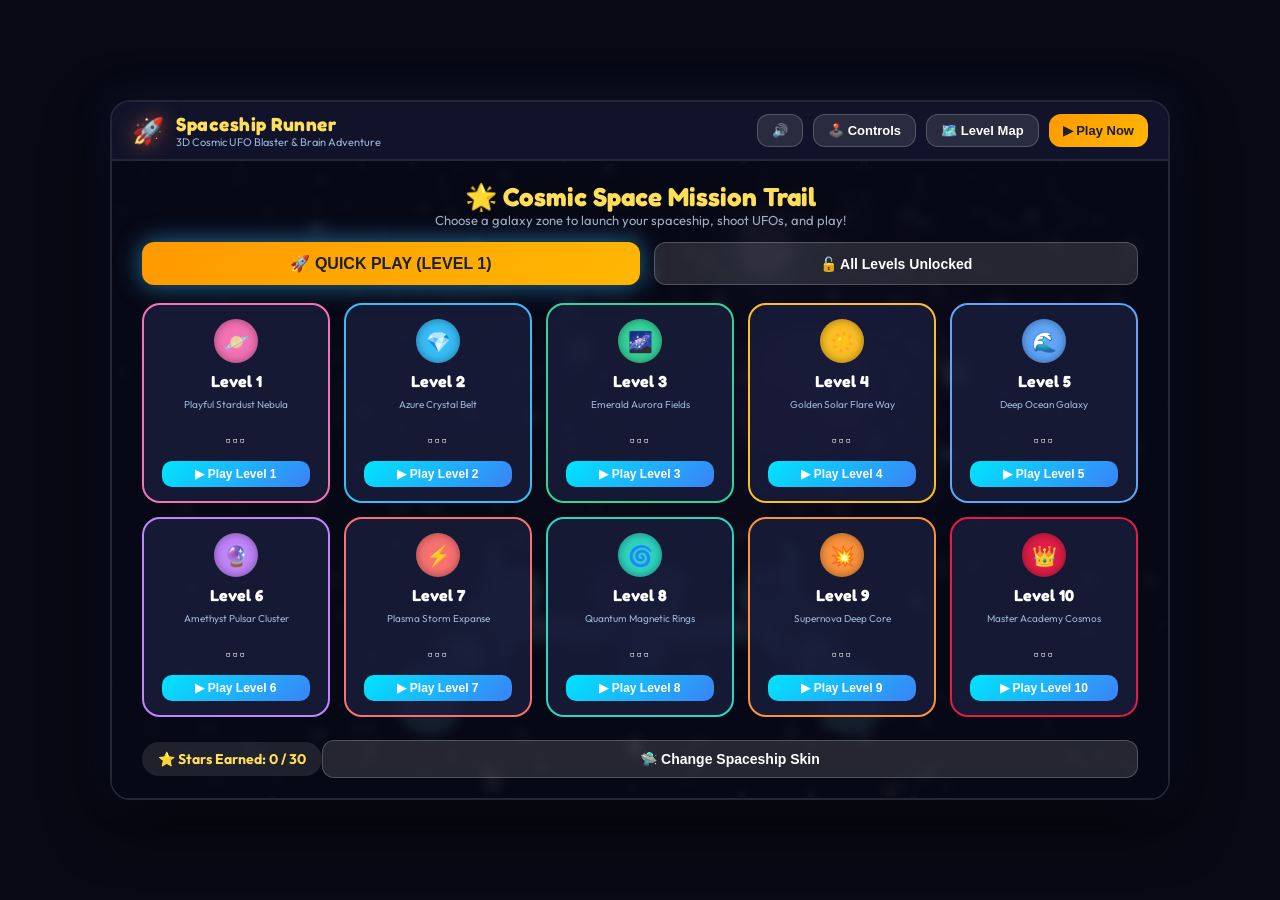
==== commit 6704f4b6: "Replace coins with 3D UFOs, add spaceship laser shooting & UFO blast, colorful kid question panel, a" ====
--- a/docs/index.html
+++ b/docs/index.html
@@ -3,7 +3,7 @@
 <head>
   <meta charset="UTF-8">
   <meta name="viewport" content="width=device-width, initial-scale=1.0, maximum-scale=1.0, user-scalable=no, viewport-fit=cover">
-  <title>Spaceship Runner — 3D Space Runner (Class 1 to 10)</title>
+  <title>Spaceship Runner — 3D Space UFO Blaster</title>
   <link rel="stylesheet" href="styles.css">
   <link rel="preconnect" href="https://fonts.googleapis.com">
   <link rel="preconnect" href="https://fonts.gstatic.com" crossorigin>
@@ -17,7 +17,7 @@
         <span class="logo-icon">🚀</span>
         <div class="logo-text">
           <span class="logo-title">Spaceship Runner</span>
-          <span class="logo-subtitle">Class 1 to 10 Curriculum Space Runner</span>
+          <span class="logo-subtitle">3D Cosmic UFO Blaster & Brain Adventure</span>
         </div>
       </div>
       <div class="header-actions">
@@ -36,7 +36,7 @@
       <!-- HUD Overlay (Active during gameplay) -->
       <div id="hud-overlay" class="overlay-panel hidden">
         <div class="hud-left">
-          <div class="hud-card level-badge" id="hud-level-badge">Class 1 • Playful Stardust</div>
+          <div class="hud-card level-badge" id="hud-level-badge">Level 1 • Playful Stardust</div>
           <div class="hud-card lives-display" id="hud-lives">
             <span class="heart-icon">❤️</span>
             <span class="heart-icon">❤️</span>
@@ -49,7 +49,7 @@
             <div class="progress-bar-bg">
               <div id="hud-progress-fill" class="progress-bar-fill" style="width: 0%;"></div>
             </div>
-            <span id="hud-progress-text">0 / 5 Coins</span>
+            <span id="hud-progress-text">0 / 5 UFOs</span>
           </div>
         </div>
 
@@ -59,8 +59,8 @@
             <span id="hud-score-val" class="stat-value">0</span>
           </div>
           <div class="hud-card coins-display">
-            <span class="stat-label">COINS</span>
-            <span id="hud-coins-val" class="stat-value">🪙 0</span>
+            <span class="stat-label">UFOs</span>
+            <span id="hud-coins-val" class="stat-value">🛸 0</span>
           </div>
         </div>
 
@@ -74,11 +74,11 @@
 
         <!-- Controls helper hint for kids (Auto adapts to desktop / mobile) -->
         <div class="controls-hint" id="hud-controls-hint">
-          <span>⌨️ Move: WASD / Arrows / Touch Drag</span>
+          <span>⌨️ Move: WASD / Arrows / Drag</span>
           <span>•</span>
-          <span>⚡ Dash: [SHIFT] or Touch Button</span>
+          <span>🔫 Shoot: Auto / [SPACE] / Click</span>
           <span>•</span>
-          <span>Collect 🪙 Coins!</span>
+          <span>💥 Blast 🛸 UFOs!</span>
         </div>
       </div>
 
@@ -93,7 +93,11 @@
         </div>
 
         <!-- Action Area (Right) -->
-        <div id="mobile-action-zone">
+        <div id="mobile-action-zone" style="display: flex; gap: 12px; align-items: center;">
+          <button id="btn-mobile-shoot" class="mobile-dash-btn" title="Shoot Laser" style="border-color: rgba(250, 204, 21, 0.8); background: radial-gradient(circle, rgba(234, 179, 8, 0.45) 0%, rgba(15, 23, 42, 0.85) 100%); box-shadow: 0 0 22px rgba(250, 204, 21, 0.45);">
+            <span class="dash-btn-icon">🔥</span>
+            <span class="dash-btn-text" style="color: #fde047;">SHOOT</span>
+          </button>
           <button id="btn-mobile-dash" class="mobile-dash-btn" title="Warp Dash">
             <span class="dash-btn-icon">⚡</span>
             <span class="dash-btn-text">DASH</span>
@@ -105,11 +109,11 @@
       <!-- Level Map Modal / Screen -->
       <div id="level-map-screen" class="screen-view">
         <div class="map-header">
-          <h2>🌟 Space Learning Trail (Classes 1–10)</h2>
-          <p>Choose your school grade to start flying and learning!</p>
+          <h2>🌟 Cosmic Space Mission Trail</h2>
+          <p>Choose a galaxy zone to launch your spaceship, shoot UFOs, and play!</p>
           <div class="hero-actions" style="margin-top: 14px; display: flex; justify-content: center; gap: 14px; flex-wrap: wrap;">
-            <button id="btn-quick-play" class="btn-primary" style="font-size: 16px; padding: 12px 28px; box-shadow: 0 0 25px rgba(56, 189, 248, 0.6); cursor: pointer;">🚀 QUICK PLAY (CLASS 1)</button>
-            <button id="btn-unlock-all" class="btn-secondary" style="font-size: 14px; padding: 10px 20px; cursor: pointer;">🔓 All Grades Unlocked</button>
+            <button id="btn-quick-play" class="btn-primary" style="font-size: 16px; padding: 12px 28px; box-shadow: 0 0 25px rgba(56, 189, 248, 0.6); cursor: pointer;">🚀 QUICK PLAY (LEVEL 1)</button>
+            <button id="btn-unlock-all" class="btn-secondary" style="font-size: 14px; padding: 10px 20px; cursor: pointer;">🔓 All Levels Unlocked</button>
           </div>
         </div>
 
@@ -119,16 +123,22 @@
 
         <div class="map-footer">
           <div class="stats-pill" id="map-total-stars">⭐ Stars Earned: 0 / 30</div>
-          <button id="btn-custom-skin" class="btn-secondary">🛸 Change UFO Skin</button>
-        </div>
-      </div>
-
-      <!-- Question Panel Modal (Pauses Gameplay) -->
+          <button id="btn-custom-skin" class="btn-secondary">🛸 Change Spaceship Skin</button>
+        </div>
+      </div>
+
+      <!-- Question Panel Modal (Pauses Gameplay - Colorful Childish Creative Theme) -->
       <div id="question-modal" class="screen-view hidden modal-center">
         <div class="modal-card question-card">
+          <div class="question-blast-banner">
+            <span class="banner-sparkle">🛸💥</span>
+            <span class="banner-title">UFO BLASTED! SUPER QUIZ TIME!</span>
+            <span class="banner-sparkle">🌈⭐</span>
+          </div>
+
           <div class="question-header">
             <div class="subject-badge" id="q-subject-badge">🧮 MATH</div>
-            <div class="topic-tag" id="q-topic-tag">Counting</div>
+            <div class="topic-tag" id="q-topic-tag">✨ Counting</div>
           </div>
 
           <div class="question-body">
@@ -145,9 +155,9 @@
           <div class="question-mascot-footer">
             <img src="Sprites/mascot_nova.png" alt="Mascot Nova" class="mascot-avatar" id="q-mascot-img">
             <div class="mascot-bubble" id="q-mascot-speech">
-              You can do it! Take your time and pick the best answer.
-            </div>
-            <button id="btn-hint" class="hint-btn">💡 Hint</button>
+              Awesome shot! Pick the right answer to power up your spaceship! 🚀✨
+            </div>
+            <button id="btn-hint" class="hint-btn">💡 Magic Hint</button>
           </div>
           <div id="q-hint-box" class="hint-box hidden"></div>
         </div>
@@ -203,8 +213,8 @@
         <div class="modal-card complete-card">
           <div class="complete-header">
             <div class="confetti-icon">🎉</div>
-            <h2 id="complete-level-title">Class 1 Cleared!</h2>
-            <p id="complete-subtitle">Fantastic job flying through the nebula!</p>
+            <h2 id="complete-level-title">Level 1 Cleared!</h2>
+            <p id="complete-subtitle">Fantastic job blasting UFOs through the nebula!</p>
           </div>
 
           <div class="stars-earned-row" id="complete-stars-row">
@@ -220,7 +230,7 @@
             </div>
             <div class="stat-tile">
               <span class="stat-num" id="complete-coins-val">5</span>
-              <span class="stat-lbl">Coins</span>
+              <span class="stat-lbl">UFOs Blasted</span>
             </div>
             <div class="stat-tile">
               <span class="stat-num" id="complete-accuracy-val">100%</span>
@@ -237,7 +247,7 @@
           </div>
 
           <div class="complete-actions">
-            <button id="btn-next-level" class="btn-primary">Next Grade 🚀</button>
+            <button id="btn-next-level" class="btn-primary">Next Level 🚀</button>
             <button id="btn-replay-level" class="btn-secondary">Replay 🔄</button>
             <button id="btn-complete-map" class="btn-secondary">Level Map 🗺️</button>
           </div>
@@ -264,8 +274,8 @@
       <!-- Skin Customizer Modal -->
       <div id="skin-modal" class="screen-view hidden modal-center">
         <div class="modal-card skin-card">
-          <h3>🛸 Choose Your UFO Spaceship</h3>
-          <p>Clear higher school grades to unlock special fleet skins!</p>
+          <h3>🛸 Choose Your Spaceship</h3>
+          <p>Clear higher space missions to unlock special fleet skins!</p>
 
           <div class="skins-grid">
             <div class="skin-item" data-skin="saucer">
@@ -276,17 +286,17 @@
             <div class="skin-item locked" data-skin="dart" id="skin-dart">
               <img src="Sprites/ufo_dart.png" alt="Neon Dart">
               <span class="skin-name">Neon Dart</span>
-              <span class="skin-status" id="skin-dart-status">Unlocks at Class 3</span>
+              <span class="skin-status" id="skin-dart-status">Unlocks at Level 3</span>
             </div>
             <div class="skin-item locked" data-skin="cruiser" id="skin-cruiser">
               <img src="Sprites/ufo_saucer.png" alt="Cosmic Cruiser" style="filter: hue-rotate(180deg);">
               <span class="skin-name">Cosmic Cruiser</span>
-              <span class="skin-status" id="skin-cruiser-status">Unlocks at Class 6</span>
+              <span class="skin-status" id="skin-cruiser-status">Unlocks at Level 6</span>
             </div>
             <div class="skin-item locked" data-skin="quantum" id="skin-quantum">
               <img src="Sprites/ufo_dart.png" alt="Quantum Explorer" style="filter: hue-rotate(280deg);">
               <span class="skin-name">Quantum Explorer</span>
-              <span class="skin-status" id="skin-quantum-status">Unlocks at Class 9</span>
+              <span class="skin-status" id="skin-quantum-status">Unlocks at Level 9</span>
             </div>
           </div>
 
--- a/docs/styles.css
+++ b/docs/styles.css
@@ -438,124 +438,223 @@
   color: #ffde59;
 }
 
-/* Question Panel Modal */
+/* Question Panel Modal — Colorful Childish Creative Theme */
+.question-card {
+  background: linear-gradient(150deg, #3b0764 0%, #1e1b4b 50%, #0f172a 100%) !important;
+  border: 4px solid #ffde59 !important;
+  border-radius: 30px !important;
+  box-shadow:
+    0 0 0 6px rgba(255, 107, 139, 0.45),
+    0 25px 65px rgba(0, 0, 0, 0.85),
+    inset 0 2px 20px rgba(255, 255, 255, 0.2) !important;
+  padding: 22px 28px !important;
+  position: relative;
+  overflow: hidden;
+  animation: popBounce 0.4s cubic-bezier(0.34, 1.56, 0.64, 1) !important;
+}
+
+@keyframes popBounce {
+  0% { transform: scale(0.75) rotate(-2deg); opacity: 0; }
+  65% { transform: scale(1.04) rotate(1deg); opacity: 1; }
+  100% { transform: scale(1) rotate(0deg); opacity: 1; }
+}
+
+.question-blast-banner {
+  display: flex;
+  align-items: center;
+  justify-content: center;
+  gap: 10px;
+  background: linear-gradient(90deg, #ff4b72 0%, #ff9f1c 50%, #ffde59 100%);
+  color: #1e1b4b;
+  font-family: var(--font-kid);
+  font-size: 16px;
+  font-weight: 700;
+  padding: 8px 18px;
+  border-radius: 999px;
+  box-shadow: 0 5px 15px rgba(255, 75, 114, 0.45), inset 0 2px 4px rgba(255, 255, 255, 0.65);
+  text-transform: uppercase;
+  letter-spacing: 0.6px;
+  animation: bannerPulse 2s infinite ease-in-out;
+}
+
+@keyframes bannerPulse {
+  0%, 100% { transform: scale(1); }
+  50% { transform: scale(1.02); }
+}
+
+.banner-sparkle {
+  font-size: 18px;
+}
+
 .question-header {
   display: flex;
   justify-content: space-between;
   align-items: center;
+  gap: 10px;
 }
 
 .subject-badge {
-  background: linear-gradient(135deg, #ff7b00, #ffae00);
-  color: white;
-  padding: 4px 14px;
-  border-radius: 12px;
-  font-weight: 800;
-  font-size: 13px;
-  letter-spacing: 0.5px;
+  background: linear-gradient(135deg, #ff6b8b 0%, #ff8e53 100%);
+  color: #ffffff;
+  padding: 6px 18px;
+  border-radius: 999px;
+  border: 2px solid #ffffff;
+  font-family: var(--font-kid);
+  font-weight: 700;
+  font-size: 15px;
+  letter-spacing: 0.6px;
+  box-shadow: 0 4px 12px rgba(255, 107, 139, 0.5);
+  text-shadow: 0 1px 2px rgba(0, 0, 0, 0.3);
 }
 
 .topic-tag {
-  color: #9cb3d6;
-  font-size: 13px;
+  background: rgba(56, 189, 248, 0.22);
+  border: 2px solid #7dd3fc;
+  color: #bae6fd;
+  padding: 5px 14px;
+  border-radius: 999px;
+  font-family: var(--font-kid);
+  font-size: 14px;
   font-weight: 600;
 }
 
 .question-body {
-  background: rgba(0, 0, 0, 0.25);
-  padding: 16px 20px;
-  border-radius: 16px;
-  border: 1px solid rgba(255, 255, 255, 0.08);
+  background: linear-gradient(135deg, rgba(255, 255, 255, 0.16) 0%, rgba(255, 255, 255, 0.08) 100%);
+  padding: 18px 22px;
+  border-radius: 22px;
+  border: 3px dashed #7dd3fc;
+  box-shadow: inset 0 0 20px rgba(56, 189, 248, 0.15);
+  text-align: center;
 }
 
 .question-body p {
-  font-size: 18px;
+  font-family: var(--font-kid);
+  font-size: 21px;
   line-height: 1.45;
-  color: #f7fafc;
-  font-weight: 600;
+  color: #ffffff;
+  font-weight: 700;
+  text-shadow: 0 2px 6px rgba(0, 0, 0, 0.45);
 }
 
 .options-grid {
   display: grid;
   grid-template-columns: 1fr 1fr;
-  gap: 12px;
+  gap: 14px;
 }
 
 .opt-btn {
-  padding: 14px 18px;
-  border-radius: 14px;
-  border: 2px solid transparent;
-  font-family: var(--font-main);
-  font-size: 15px;
+  padding: 15px 20px;
+  border-radius: 20px;
+  border: 3px solid rgba(255, 255, 255, 0.85);
+  font-family: var(--font-kid);
+  font-size: 17px;
   font-weight: 700;
   text-align: left;
   cursor: pointer;
-  transition: all 0.18s ease;
-  color: #1a202c;
-}
-
-.opt-a { background: var(--pastel-a); }
-.opt-b { background: var(--pastel-b); }
-.opt-c { background: var(--pastel-c); }
-.opt-d { background: var(--pastel-d); }
-
-.opt-btn:hover {
-  transform: translateY(-2px);
-  filter: brightness(1.05);
-  box-shadow: 0 6px 18px rgba(0, 0, 0, 0.3);
+  transition: transform 0.16s cubic-bezier(0.34, 1.56, 0.64, 1), box-shadow 0.16s ease, filter 0.16s ease;
+  color: #1e1b4b;
+  position: relative;
+}
+
+.opt-a {
+  background: linear-gradient(135deg, #ff9a9e 0%, #fecfef 100%);
+  box-shadow: 0 6px 0 #e11d48, 0 10px 18px rgba(225, 29, 72, 0.35);
+}
+.opt-b {
+  background: linear-gradient(135deg, #84fab0 0%, #8fd3f4 100%);
+  box-shadow: 0 6px 0 #0284c7, 0 10px 18px rgba(2, 132, 199, 0.35);
+}
+.opt-c {
+  background: linear-gradient(135deg, #f6d365 0%, #fda085 100%);
+  box-shadow: 0 6px 0 #d97706, 0 10px 18px rgba(217, 119, 6, 0.35);
+}
+.opt-d {
+  background: linear-gradient(135deg, #e0c3fc 0%, #8ec5fc 100%);
+  box-shadow: 0 6px 0 #7c3aed, 0 10px 18px rgba(124, 58, 237, 0.35);
+}
+
+.opt-btn:hover:not(:disabled) {
+  transform: translateY(-4px) scale(1.02);
+  filter: brightness(1.07);
+}
+
+.opt-btn:active:not(:disabled) {
+  transform: translateY(3px);
 }
 
 .opt-btn.correct-highlight {
-  background: #38ef7d !important;
-  color: #032b13 !important;
-  border-color: #00ff66;
+  background: linear-gradient(135deg, #4ade80 0%, #22c55e 100%) !important;
+  color: #052e16 !important;
+  border-color: #ffffff !important;
+  box-shadow: 0 6px 0 #15803d, 0 0 25px rgba(74, 222, 128, 0.85) !important;
+  transform: scale(1.04);
 }
 
 .opt-btn.wrong-highlight {
-  background: #ff5e62 !important;
-  color: white !important;
-  border-color: #ff2233;
+  background: linear-gradient(135deg, #fb7185 0%, #e11d48 100%) !important;
+  color: #ffffff !important;
+  border-color: #ffe4e6 !important;
+  box-shadow: 0 6px 0 #9f1239, 0 0 20px rgba(225, 29, 72, 0.7) !important;
 }
 
 .question-mascot-footer {
   display: flex;
   align-items: center;
-  gap: 12px;
-  background: rgba(255, 255, 255, 0.05);
-  padding: 10px 14px;
-  border-radius: 14px;
+  gap: 14px;
+  background: linear-gradient(90deg, rgba(250, 204, 21, 0.16), rgba(244, 114, 182, 0.16));
+  border: 2px solid rgba(250, 204, 21, 0.45);
+  padding: 10px 16px;
+  border-radius: 20px;
 }
 
 .mascot-avatar {
-  width: 44px;
-  height: 44px;
+  width: 48px;
+  height: 48px;
   object-fit: contain;
+  filter: drop-shadow(0 4px 8px rgba(0, 0, 0, 0.4));
+  animation: mascotFloat 2.4s infinite ease-in-out;
+}
+
+@keyframes mascotFloat {
+  0%, 100% { transform: translateY(0px) rotate(-3deg); }
+  50% { transform: translateY(-5px) rotate(3deg); }
 }
 
 .mascot-bubble {
+  font-family: var(--font-kid);
+  font-size: 14px;
+  font-weight: 600;
+  color: #fef08a;
+  flex: 1;
+}
+
+.hint-btn {
+  background: linear-gradient(135deg, #fde047 0%, #f59e0b 100%);
+  border: 2px solid #ffffff;
+  color: #1e1b4b;
+  padding: 8px 14px;
+  border-radius: 999px;
+  font-family: var(--font-kid);
   font-size: 13px;
-  color: #e2e8f0;
-  flex: 1;
-}
-
-.hint-btn {
-  background: rgba(255, 220, 50, 0.15);
-  border: 1px solid rgba(255, 220, 50, 0.4);
-  color: #ffde59;
-  padding: 6px 12px;
-  border-radius: 10px;
-  font-size: 12px;
   font-weight: 700;
   cursor: pointer;
+  box-shadow: 0 3px 0 #b45309, 0 4px 12px rgba(245, 158, 11, 0.4);
+  transition: transform 0.15s ease;
+}
+
+.hint-btn:hover {
+  transform: scale(1.06);
 }
 
 .hint-box {
-  background: rgba(255, 220, 50, 0.1);
-  border: 1px dashed rgba(255, 220, 50, 0.5);
-  padding: 10px 14px;
-  border-radius: 10px;
-  font-size: 13px;
-  color: #ffde59;
+  background: rgba(254, 240, 138, 0.18);
+  border: 2px dashed #fde047;
+  padding: 12px 16px;
+  border-radius: 16px;
+  font-family: var(--font-kid);
+  font-size: 15px;
+  color: #fef08a;
+  text-align: center;
 }
 
 /* Learn Mode Modal */
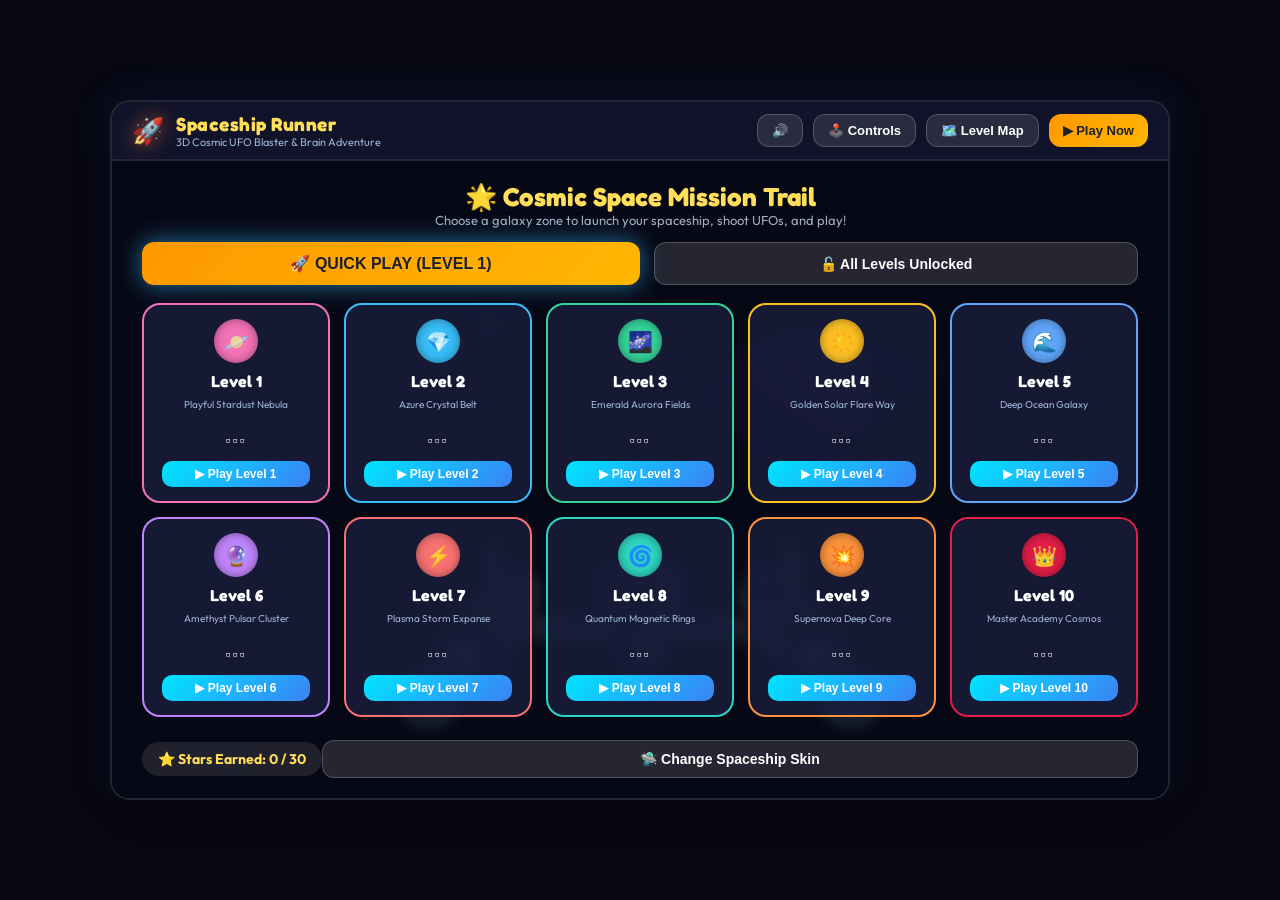
==== commit 56946b02: "Shoot UFO with Shift button on laptop and prominent on-screen SHOOT button on mobile" ====
--- a/docs/index.html
+++ b/docs/index.html
@@ -64,25 +64,23 @@
           </div>
         </div>
 
-        <!-- Dash Ready Indicator -->
+        <!-- Laser Cannon Indicator -->
         <div id="hud-dash-indicator">
           <div class="dash-bar-bg">
             <div id="hud-dash-fill" class="dash-bar-fill"></div>
           </div>
-          <span class="dash-label">WARP DASH [READY]</span>
+          <span class="dash-label">🔫 LASER CANNON [SHIFT]</span>
         </div>
 
         <!-- Controls helper hint for kids (Auto adapts to desktop / mobile) -->
         <div class="controls-hint" id="hud-controls-hint">
-          <span>⌨️ Move: WASD / Arrows / Drag</span>
+          <span>⌨️ Steer: WASD / Arrows / Touch</span>
           <span>•</span>
-          <span>🔫 Shoot: Auto / [SPACE] / Click</span>
-          <span>•</span>
-          <span>💥 Blast 🛸 UFOs!</span>
-        </div>
-      </div>
-
-      <!-- Universal Mobile Touch Controls (Auto-shown on touch devices) -->
+          <span>🔫 Shoot UFO: Press [SHIFT] or Tap 🎯 SHOOT</span>
+        </div>
+      </div>
+
+      <!-- Universal Mobile & On-Screen Controls (Shown automatically during gameplay) -->
       <div id="mobile-controls" class="mobile-touch-overlay hidden">
         <!-- Virtual Joystick Area (Left) -->
         <div id="mobile-joystick-zone">
@@ -92,16 +90,11 @@
           <span class="joystick-hint">STEER</span>
         </div>
 
-        <!-- Action Area (Right) -->
-        <div id="mobile-action-zone" style="display: flex; gap: 12px; align-items: center;">
-          <button id="btn-mobile-shoot" class="mobile-dash-btn" title="Shoot Laser" style="border-color: rgba(250, 204, 21, 0.8); background: radial-gradient(circle, rgba(234, 179, 8, 0.45) 0%, rgba(15, 23, 42, 0.85) 100%); box-shadow: 0 0 22px rgba(250, 204, 21, 0.45);">
-            <span class="dash-btn-icon">🔥</span>
-            <span class="dash-btn-text" style="color: #fde047;">SHOOT</span>
-          </button>
-          <button id="btn-mobile-dash" class="mobile-dash-btn" title="Warp Dash">
-            <span class="dash-btn-icon">⚡</span>
-            <span class="dash-btn-text">DASH</span>
-            <div class="dash-btn-cooldown" id="mobile-dash-cooldown"></div>
+        <!-- Shoot Button Area (Right) -->
+        <div id="mobile-action-zone">
+          <button id="btn-mobile-shoot" class="mobile-dash-btn" title="Shoot UFO (Shift)">
+            <span class="dash-btn-icon">🎯</span>
+            <span class="dash-btn-text">SHOOT</span>
           </button>
         </div>
       </div>
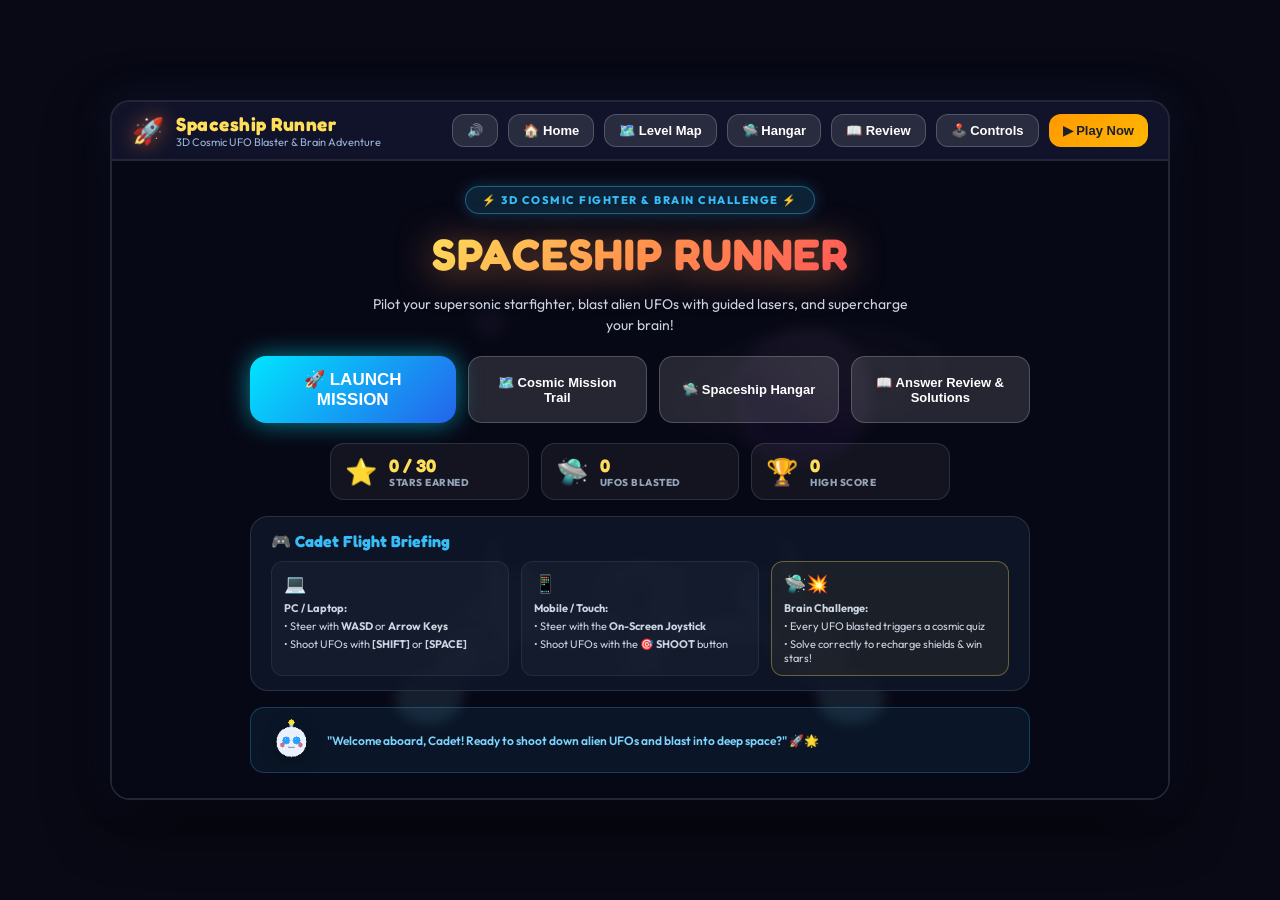
==== commit ca674817: "Implement all 8 screens: Start screen, Level Map, Gameplay HUD, Question Panel, Answer Review with s" ====
--- a/docs/index.html
+++ b/docs/index.html
@@ -13,7 +13,7 @@
   <div id="game-container">
     <!-- Top Header Bar -->
     <header id="top-bar">
-      <div class="logo-area">
+      <div class="logo-area" id="brand-home-link" style="cursor: pointer;" title="Go to Start Screen">
         <span class="logo-icon">🚀</span>
         <div class="logo-text">
           <span class="logo-title">Spaceship Runner</span>
@@ -22,8 +22,11 @@
       </div>
       <div class="header-actions">
         <button id="btn-sound-toggle" class="icon-btn" title="Toggle Sound">🔊</button>
+        <button id="btn-home-nav" class="nav-btn" title="Main Menu / Start Screen">🏠 Home</button>
+        <button id="btn-map-nav" class="nav-btn" title="Cosmic Mission Trail">🗺️ Level Map</button>
+        <button id="btn-hangar-nav" class="nav-btn" title="Spaceship Hangar & Fleet Skins">🛸 Hangar</button>
+        <button id="btn-review-nav" class="nav-btn" title="Answer Review & Step-by-Step Solutions">📖 Review</button>
         <button id="btn-controls-toggle" class="nav-btn" title="Toggle On-Screen Virtual Controls">🕹️ Controls</button>
-        <button id="btn-map-nav" class="nav-btn">🗺️ Level Map</button>
         <button id="btn-play-hero" class="btn-primary" style="padding: 6px 14px; font-size: 13px;">▶ Play Now</button>
       </div>
     </header>
@@ -33,7 +36,111 @@
       <!-- Cinematic Lens & Space Vignette Overlay -->
       <div id="cinematic-lens-overlay"></div>
 
-      <!-- HUD Overlay (Active during gameplay) -->
+      <!-- =========================================================
+           1. START SCREEN (Title / Main Menu)
+           ========================================================= -->
+      <div id="start-screen" class="screen-view">
+        <div class="start-hero-card">
+          <div class="start-badge-pill">⚡ 3D COSMIC FIGHTER & BRAIN CHALLENGE ⚡</div>
+          <h1 class="start-title">SPACESHIP RUNNER</h1>
+          <p class="start-subtitle">Pilot your supersonic starfighter, blast alien UFOs with guided lasers, and supercharge your brain!</p>
+
+          <div class="start-hero-actions">
+            <button id="btn-start-launch" class="btn-primary start-btn-giant">🚀 LAUNCH MISSION</button>
+            <button id="btn-start-map" class="btn-secondary start-btn-action">🗺️ Cosmic Mission Trail</button>
+            <button id="btn-start-hangar" class="btn-secondary start-btn-action">🛸 Spaceship Hangar</button>
+            <button id="btn-start-review" class="btn-secondary start-btn-action">📖 Answer Review & Solutions</button>
+          </div>
+
+          <!-- Pilot Career Summary -->
+          <div class="start-stats-grid">
+            <div class="start-stat-item">
+              <span class="stat-icon">⭐</span>
+              <div class="stat-details">
+                <span class="stat-number" id="start-stars-val">0 / 30</span>
+                <span class="stat-label">Stars Earned</span>
+              </div>
+            </div>
+            <div class="start-stat-item">
+              <span class="stat-icon">🛸</span>
+              <div class="stat-details">
+                <span class="stat-number" id="start-ufos-val">0</span>
+                <span class="stat-label">UFOs Blasted</span>
+              </div>
+            </div>
+            <div class="start-stat-item">
+              <span class="stat-icon">🏆</span>
+              <div class="stat-details">
+                <span class="stat-number" id="start-score-val">0</span>
+                <span class="stat-label">High Score</span>
+              </div>
+            </div>
+          </div>
+
+          <!-- Pilot Briefing / How to Play -->
+          <div class="start-briefing-card">
+            <h3>🎮 Cadet Flight Briefing</h3>
+            <div class="briefing-columns">
+              <div class="briefing-col">
+                <span class="col-icon">💻</span>
+                <strong>PC / Laptop:</strong>
+                <p>• Steer with <b>WASD</b> or <b>Arrow Keys</b></p>
+                <p>• Shoot UFOs with <b>[SHIFT]</b> or <b>[SPACE]</b></p>
+              </div>
+              <div class="briefing-col">
+                <span class="col-icon">📱</span>
+                <strong>Mobile / Touch:</strong>
+                <p>• Steer with the <b>On-Screen Joystick</b></p>
+                <p>• Shoot UFOs with the <b>🎯 SHOOT</b> button</p>
+              </div>
+              <div class="briefing-col highlight">
+                <span class="col-icon">🛸💥</span>
+                <strong>Brain Challenge:</strong>
+                <p>• Every UFO blasted triggers a cosmic quiz</p>
+                <p>• Solve correctly to recharge shields & win stars!</p>
+              </div>
+            </div>
+          </div>
+
+          <!-- Mascot Nova Greeting -->
+          <div class="start-mascot-row">
+            <img src="Sprites/mascot_nova.png" alt="Mascot Nova" class="mascot-avatar">
+            <div class="start-mascot-speech">
+              "Welcome aboard, Cadet! Ready to shoot down alien UFOs and blast into deep space?" 🚀🌟
+            </div>
+          </div>
+        </div>
+      </div>
+
+      <!-- =========================================================
+           2. LEVEL MAP (Cosmic Space Mission Trail)
+           ========================================================= -->
+      <div id="level-map-screen" class="screen-view hidden">
+        <div class="map-header">
+          <h2>🌟 Cosmic Space Mission Trail</h2>
+          <p>Choose a galaxy zone to launch your spaceship, shoot UFOs, and play!</p>
+          <div class="hero-actions" style="margin-top: 14px; display: flex; justify-content: center; gap: 12px; flex-wrap: wrap;">
+            <button id="btn-quick-play" class="btn-primary" style="font-size: 15px; padding: 10px 24px; box-shadow: 0 0 25px rgba(56, 189, 248, 0.6); cursor: pointer;">🚀 QUICK PLAY</button>
+            <button id="btn-map-to-start" class="btn-secondary" style="font-size: 13px; padding: 10px 18px; cursor: pointer;">🏠 Main Menu</button>
+            <button id="btn-map-to-hangar" class="btn-secondary" style="font-size: 13px; padding: 10px 18px; cursor: pointer;">🛸 Hangar & Skins</button>
+            <button id="btn-map-to-review" class="btn-secondary" style="font-size: 13px; padding: 10px 18px; cursor: pointer;">📖 Review Solutions</button>
+            <button id="btn-unlock-all" class="btn-secondary" style="font-size: 13px; padding: 10px 18px; cursor: pointer;">🔓 Unlock All Levels</button>
+          </div>
+        </div>
+
+        <div class="map-trail-container" id="map-trail">
+          <!-- 10 Level Nodes dynamically injected -->
+        </div>
+
+        <div class="map-footer">
+          <div class="stats-pill" id="map-total-stars">⭐ Stars Earned: 0 / 30</div>
+          <button id="btn-custom-skin" class="btn-secondary">🛸 Change Spaceship Skin</button>
+        </div>
+      </div>
+
+      <!-- =========================================================
+           3. GAMEPLAY SCREEN WITH HUD OVERLAY
+           ========================================================= -->
       <div id="hud-overlay" class="overlay-panel hidden">
         <div class="hud-left">
           <div class="hud-card level-badge" id="hud-level-badge">Level 1 • Playful Stardust</div>
@@ -72,7 +179,7 @@
           <span class="dash-label">🔫 LASER CANNON [SHIFT]</span>
         </div>
 
-        <!-- Controls helper hint for kids (Auto adapts to desktop / mobile) -->
+        <!-- Controls helper hint for kids -->
         <div class="controls-hint" id="hud-controls-hint">
           <span>⌨️ Steer: WASD / Arrows / Touch</span>
           <span>•</span>
@@ -80,7 +187,7 @@
         </div>
       </div>
 
-      <!-- Universal Mobile & On-Screen Controls (Shown automatically during gameplay) -->
+      <!-- Universal Mobile & On-Screen Virtual Controls -->
       <div id="mobile-controls" class="mobile-touch-overlay hidden">
         <!-- Virtual Joystick Area (Left) -->
         <div id="mobile-joystick-zone">
@@ -99,28 +206,9 @@
         </div>
       </div>
 
-      <!-- Level Map Modal / Screen -->
-      <div id="level-map-screen" class="screen-view">
-        <div class="map-header">
-          <h2>🌟 Cosmic Space Mission Trail</h2>
-          <p>Choose a galaxy zone to launch your spaceship, shoot UFOs, and play!</p>
-          <div class="hero-actions" style="margin-top: 14px; display: flex; justify-content: center; gap: 14px; flex-wrap: wrap;">
-            <button id="btn-quick-play" class="btn-primary" style="font-size: 16px; padding: 12px 28px; box-shadow: 0 0 25px rgba(56, 189, 248, 0.6); cursor: pointer;">🚀 QUICK PLAY (LEVEL 1)</button>
-            <button id="btn-unlock-all" class="btn-secondary" style="font-size: 14px; padding: 10px 20px; cursor: pointer;">🔓 All Levels Unlocked</button>
-          </div>
-        </div>
-
-        <div class="map-trail-container" id="map-trail">
-          <!-- 10 Level Nodes dynamically injected -->
-        </div>
-
-        <div class="map-footer">
-          <div class="stats-pill" id="map-total-stars">⭐ Stars Earned: 0 / 30</div>
-          <button id="btn-custom-skin" class="btn-secondary">🛸 Change Spaceship Skin</button>
-        </div>
-      </div>
-
-      <!-- Question Panel Modal (Pauses Gameplay - Colorful Childish Creative Theme) -->
+      <!-- =========================================================
+           4. QUESTION PANEL AFTER A UFO IS DESTROYED
+           ========================================================= -->
       <div id="question-modal" class="screen-view hidden modal-center">
         <div class="modal-card question-card">
           <div class="question-blast-banner">
@@ -156,7 +244,9 @@
         </div>
       </div>
 
-      <!-- "Let's Learn!" Screen (Wrong Answer Educational View) -->
+      <!-- =========================================================
+           5. ANSWER REVIEW WITH STEP-BY-STEP SOLUTION (Immediate wrong-answer learning)
+           ========================================================= -->
       <div id="learn-mode-modal" class="screen-view hidden modal-center">
         <div class="modal-card learn-card">
           <div class="learn-header">
@@ -196,12 +286,49 @@
           <div class="learn-actions">
             <button id="btn-learn-retry" class="btn-primary">🔄 Try Again (Same Question)</button>
             <button id="btn-learn-continue" class="btn-success">🚀 Continue Flying</button>
+            <button id="btn-learn-review-all" class="btn-secondary">📖 Review All Solutions</button>
             <button id="btn-learn-map" class="btn-secondary">🗺️ Back to Map</button>
           </div>
         </div>
       </div>
 
-      <!-- Level Complete Modal -->
+      <!-- =========================================================
+           5B. DEDICATED ANSWER REVIEW & SOLUTIONS STUDY SCREEN
+           ========================================================= -->
+      <div id="answer-review-modal" class="screen-view hidden modal-center">
+        <div class="modal-card review-card">
+          <div class="review-header">
+            <div class="review-title-group">
+              <span class="review-badge-icon">📖</span>
+              <div>
+                <h2>Answer Review & Step-by-Step Solutions</h2>
+                <p>Study question breakdowns and step-by-step solutions to master every cosmic zone!</p>
+              </div>
+            </div>
+            <button id="btn-close-review-x" class="close-card-btn" title="Close Review">✕</button>
+          </div>
+
+          <!-- Level Selector Bar for Questions -->
+          <div class="review-level-filter-bar" id="review-level-filters">
+            <!-- Filter buttons injected dynamically (All, Level 1, Level 2, ...) -->
+          </div>
+
+          <!-- Questions & Solutions Container -->
+          <div class="review-questions-list" id="review-questions-container">
+            <!-- Dynamically populated cards with question, correct answer, and step-by-step solution -->
+          </div>
+
+          <div class="review-footer">
+            <button id="btn-review-back-game" class="btn-primary">🚀 Play Level</button>
+            <button id="btn-review-back-map" class="btn-secondary">🗺️ Mission Trail</button>
+            <button id="btn-review-back-home" class="btn-secondary">🏠 Main Menu</button>
+          </div>
+        </div>
+      </div>
+
+      <!-- =========================================================
+           6. LEVEL CLEARED SCREEN WITH SUBJECT ACCURACY REPORT
+           ========================================================= -->
       <div id="level-complete-modal" class="screen-view hidden modal-center">
         <div class="modal-card complete-card">
           <div class="complete-header">
@@ -235,65 +362,139 @@
           <div class="accuracy-breakdown-card">
             <h4>📊 Subject Accuracy Report:</h4>
             <div id="complete-subject-metrics" class="metrics-list">
-              <!-- Injected per-subject stats -->
+              <!-- Injected per-subject stats & visual progress bars -->
             </div>
           </div>
 
           <div class="complete-actions">
             <button id="btn-next-level" class="btn-primary">Next Level 🚀</button>
+            <button id="btn-complete-review" class="btn-primary" style="background: linear-gradient(135deg, #10b981 0%, #059669 100%);">📖 Review Level Solutions</button>
             <button id="btn-replay-level" class="btn-secondary">Replay 🔄</button>
             <button id="btn-complete-map" class="btn-secondary">Level Map 🗺️</button>
-          </div>
-        </div>
-      </div>
-
-      <!-- Shields Depleted / Try Again Modal -->
+            <button id="btn-complete-home" class="btn-secondary">🏠 Main Menu</button>
+          </div>
+        </div>
+      </div>
+
+      <!-- =========================================================
+           7. GAME OVER SCREEN (Shields Depleted)
+           ========================================================= -->
       <div id="gameover-modal" class="screen-view hidden modal-center">
         <div class="modal-card learn-card" style="text-align: center; align-items: center;">
           <div class="learn-header">
-            <span class="learn-icon" style="font-size: 38px;">🛡️</span>
-            <h3 style="color: #f87171; font-size: 22px;">Shields Depleted!</h3>
+            <span class="learn-icon" style="font-size: 38px;">🛡️💥</span>
+            <h3 style="color: #f87171; font-size: 24px;">Shields Depleted!</h3>
           </div>
           <p style="color: #cbd5e1; font-size: 15px; max-width: 480px; line-height: 1.5;">
             No worries, space cadet! Every asteroid makes you a sharper pilot. Let's recharge your shields and take another flight!
           </p>
+
+          <div class="complete-stats-row" style="margin: 16px 0; width: 100%; max-width: 440px;">
+            <div class="stat-tile">
+              <span class="stat-num" id="gameover-level-val">1</span>
+              <span class="stat-lbl">Level</span>
+            </div>
+            <div class="stat-tile">
+              <span class="stat-num" id="gameover-ufos-val">0</span>
+              <span class="stat-lbl">UFOs Blasted</span>
+            </div>
+            <div class="stat-tile">
+              <span class="stat-num" id="gameover-score-val">0</span>
+              <span class="stat-lbl">Score</span>
+            </div>
+          </div>
+
           <div class="learn-actions" style="margin-top: 10px; display: flex; gap: 12px; justify-content: center; flex-wrap: wrap;">
             <button id="btn-gameover-retry" class="btn-primary" style="font-size: 15px; padding: 12px 24px;">🔄 Recharge & Try Again</button>
+            <button id="btn-gameover-review" class="btn-secondary" style="font-size: 14px; padding: 12px 20px;">📖 Review Questions</button>
             <button id="btn-gameover-map" class="btn-secondary" style="font-size: 14px; padding: 12px 20px;">🗺️ Choose Level</button>
-          </div>
-        </div>
-      </div>
-
-      <!-- Skin Customizer Modal -->
+            <button id="btn-gameover-home" class="btn-secondary" style="font-size: 14px; padding: 12px 20px;">🏠 Main Menu</button>
+          </div>
+        </div>
+      </div>
+
+      <!-- =========================================================
+           8. SPACESHIP SKIN SELECTOR (Hangar & Fleet Customizer)
+           ========================================================= -->
       <div id="skin-modal" class="screen-view hidden modal-center">
         <div class="modal-card skin-card">
-          <h3>🛸 Choose Your Spaceship</h3>
-          <p>Clear higher space missions to unlock special fleet skins!</p>
+          <div class="skin-header">
+            <div class="skin-title-wrap">
+              <span class="hangar-icon">🛸</span>
+              <div>
+                <h3>Spaceship Hangar & Fleet Skins</h3>
+                <p>Customize your 3D starfighter armor, cockpit glow, and plasma thrusters!</p>
+              </div>
+            </div>
+            <button id="btn-close-skin-x" class="close-card-btn" title="Close Hangar">✕</button>
+          </div>
 
           <div class="skins-grid">
-            <div class="skin-item" data-skin="saucer">
-              <img src="Sprites/ufo_saucer.png" alt="Classic Saucer">
-              <span class="skin-name">Classic Saucer</span>
-              <span class="skin-status unlocked">Default</span>
-            </div>
-            <div class="skin-item locked" data-skin="dart" id="skin-dart">
-              <img src="Sprites/ufo_dart.png" alt="Neon Dart">
-              <span class="skin-name">Neon Dart</span>
-              <span class="skin-status" id="skin-dart-status">Unlocks at Level 3</span>
-            </div>
-            <div class="skin-item locked" data-skin="cruiser" id="skin-cruiser">
-              <img src="Sprites/ufo_saucer.png" alt="Cosmic Cruiser" style="filter: hue-rotate(180deg);">
-              <span class="skin-name">Cosmic Cruiser</span>
-              <span class="skin-status" id="skin-cruiser-status">Unlocks at Level 6</span>
-            </div>
-            <div class="skin-item locked" data-skin="quantum" id="skin-quantum">
-              <img src="Sprites/ufo_dart.png" alt="Quantum Explorer" style="filter: hue-rotate(280deg);">
-              <span class="skin-name">Quantum Explorer</span>
-              <span class="skin-status" id="skin-quantum-status">Unlocks at Level 9</span>
-            </div>
-          </div>
-
-          <button id="btn-close-skin" class="btn-secondary">Done</button>
+            <div class="skin-item active" data-skin="teal" id="skin-teal">
+              <div class="skin-preview-sphere skin-teal-sphere">
+                <span class="skin-emoji">🚀</span>
+              </div>
+              <div class="skin-info">
+                <span class="skin-name">Neo-Teal Fighter</span>
+                <span class="skin-desc">Military emerald camo armor & cyan ion drive</span>
+                <div class="skin-stats-bars">
+                  <span>⚡ Speed: 85%</span> • <span>🛡️ Armor: 90%</span>
+                </div>
+                <span class="skin-status unlocked" id="skin-teal-status">✓ Equipped</span>
+              </div>
+              <button class="skin-equip-btn">Equipped</button>
+            </div>
+
+            <div class="skin-item" data-skin="phoenix" id="skin-phoenix">
+              <div class="skin-preview-sphere skin-phoenix-sphere">
+                <span class="skin-emoji">🔥</span>
+              </div>
+              <div class="skin-info">
+                <span class="skin-name">Solar Phoenix</span>
+                <span class="skin-desc">Crimson gold armor with solar flare plasma</span>
+                <div class="skin-stats-bars">
+                  <span>⚡ Speed: 95%</span> • <span>🛡️ Armor: 80%</span>
+                </div>
+                <span class="skin-status" id="skin-phoenix-status">Unlocks at Level 3</span>
+              </div>
+              <button class="skin-equip-btn">Equip</button>
+            </div>
+
+            <div class="skin-item" data-skin="stealth" id="skin-stealth">
+              <div class="skin-preview-sphere skin-stealth-sphere">
+                <span class="skin-emoji">🌌</span>
+              </div>
+              <div class="skin-info">
+                <span class="skin-name">Void Phantom</span>
+                <span class="skin-desc">Obsidian stealth titanium & ultraviolet pulse</span>
+                <div class="skin-stats-bars">
+                  <span>⚡ Speed: 90%</span> • <span>🛡️ Armor: 95%</span>
+                </div>
+                <span class="skin-status" id="skin-stealth-status">Unlocks at Level 6</span>
+              </div>
+              <button class="skin-equip-btn">Equip</button>
+            </div>
+
+            <div class="skin-item" data-skin="cyber" id="skin-cyber">
+              <div class="skin-preview-sphere skin-cyber-sphere">
+                <span class="skin-emoji">⚡</span>
+              </div>
+              <div class="skin-info">
+                <span class="skin-name">Cyberpunk Nova</span>
+                <span class="skin-desc">Neon magenta hyperdrive with hot pink flame</span>
+                <div class="skin-stats-bars">
+                  <span>⚡ Speed: 98%</span> • <span>🛡️ Armor: 85%</span>
+                </div>
+                <span class="skin-status" id="skin-cyber-status">Unlocks at Level 9</span>
+              </div>
+              <button class="skin-equip-btn">Equip</button>
+            </div>
+          </div>
+
+          <div class="skin-modal-actions">
+            <button id="btn-close-skin" class="btn-primary" style="padding: 10px 32px;">✓ Confirm & Fly</button>
+            <button id="btn-skin-unlock-all" class="btn-secondary">🔓 Unlock All Skins (Cadet Pass)</button>
+          </div>
         </div>
       </div>
 
--- a/docs/styles.css
+++ b/docs/styles.css
@@ -882,54 +882,629 @@
   color: #e2e8f0;
 }
 
-/* Skins Grid */
+/* =========================================================
+   Start Screen (Title / Main Menu) Styling
+   ========================================================= */
+#start-screen {
+  overflow-y: auto;
+  padding: 24px 20px;
+  align-items: center;
+  justify-content: flex-start;
+}
+
+.start-hero-card {
+  width: 100%;
+  max-width: 780px;
+  margin: auto;
+  display: flex;
+  flex-direction: column;
+  align-items: center;
+  text-align: center;
+  gap: 16px;
+  animation: popIn 0.3s cubic-bezier(0.175, 0.885, 0.32, 1.275);
+}
+
+.start-badge-pill {
+  display: inline-block;
+  background: rgba(56, 189, 248, 0.15);
+  border: 1px solid rgba(56, 189, 248, 0.4);
+  color: #38bdf8;
+  font-size: 11px;
+  font-weight: 800;
+  letter-spacing: 1.5px;
+  padding: 6px 16px;
+  border-radius: 999px;
+  box-shadow: 0 0 15px rgba(56, 189, 248, 0.25);
+}
+
+.start-title {
+  font-family: var(--font-kid);
+  font-size: 44px;
+  font-weight: 800;
+  letter-spacing: 1px;
+  background: linear-gradient(135deg, #ffde59 0%, #ff914d 50%, #ff5757 100%);
+  -webkit-background-clip: text;
+  -webkit-text-fill-color: transparent;
+  filter: drop-shadow(0 4px 18px rgba(255, 145, 77, 0.5));
+  margin: 0;
+  line-height: 1.1;
+}
+
+.start-subtitle {
+  font-size: 14px;
+  color: #cbd5e1;
+  max-width: 540px;
+  line-height: 1.5;
+}
+
+.start-hero-actions {
+  display: flex;
+  gap: 12px;
+  flex-wrap: wrap;
+  justify-content: center;
+  width: 100%;
+  margin-top: 4px;
+}
+
+.start-btn-giant {
+  background: linear-gradient(135deg, #00e5ff 0%, #2563eb 100%) !important;
+  color: white !important;
+  font-size: 17px !important;
+  padding: 13px 32px !important;
+  border-radius: 16px !important;
+  box-shadow: 0 0 25px rgba(0, 229, 255, 0.55) !important;
+  cursor: pointer;
+  border: none;
+  font-weight: 800 !important;
+}
+
+.start-btn-giant:hover {
+  transform: translateY(-3px) scale(1.02);
+  box-shadow: 0 0 35px rgba(0, 229, 255, 0.8) !important;
+}
+
+.start-btn-action {
+  font-size: 13px;
+  padding: 12px 18px;
+  border-radius: 14px;
+  cursor: pointer;
+}
+
+.start-stats-grid {
+  display: grid;
+  grid-template-columns: repeat(3, 1fr);
+  gap: 12px;
+  width: 100%;
+  max-width: 620px;
+  margin-top: 4px;
+}
+
+.start-stat-item {
+  background: rgba(255, 255, 255, 0.05);
+  border: 1px solid rgba(255, 255, 255, 0.12);
+  border-radius: 14px;
+  padding: 10px 14px;
+  display: flex;
+  align-items: center;
+  gap: 12px;
+  text-align: left;
+}
+
+.start-stat-item .stat-icon {
+  font-size: 26px;
+}
+
+.start-stat-item .stat-details {
+  display: flex;
+  flex-direction: column;
+}
+
+.start-stat-item .stat-number {
+  font-family: var(--font-kid);
+  font-size: 18px;
+  color: #ffde59;
+  font-weight: 700;
+}
+
+.start-stat-item .stat-label {
+  font-size: 10px;
+  color: #94a3b8;
+  text-transform: uppercase;
+  letter-spacing: 0.5px;
+}
+
+.start-briefing-card {
+  width: 100%;
+  background: rgba(15, 23, 42, 0.85);
+  border: 1px solid rgba(148, 163, 184, 0.2);
+  border-radius: 18px;
+  padding: 14px 20px;
+  text-align: left;
+}
+
+.start-briefing-card h3 {
+  font-family: var(--font-kid);
+  font-size: 16px;
+  color: #38bdf8;
+  margin-bottom: 10px;
+}
+
+.briefing-columns {
+  display: grid;
+  grid-template-columns: repeat(3, 1fr);
+  gap: 12px;
+}
+
+.briefing-col {
+  background: rgba(255, 255, 255, 0.03);
+  border: 1px solid rgba(255, 255, 255, 0.07);
+  border-radius: 12px;
+  padding: 10px 12px;
+  font-size: 11px;
+  color: #cbd5e1;
+  display: flex;
+  flex-direction: column;
+  gap: 4px;
+}
+
+.briefing-col .col-icon {
+  font-size: 18px;
+  margin-bottom: 2px;
+}
+
+.briefing-col.highlight {
+  border-color: rgba(255, 222, 89, 0.35);
+  background: rgba(255, 222, 89, 0.06);
+}
+
+.start-mascot-row {
+  display: flex;
+  align-items: center;
+  gap: 12px;
+  background: rgba(56, 189, 248, 0.08);
+  border: 1px solid rgba(56, 189, 248, 0.25);
+  border-radius: 14px;
+  padding: 8px 16px;
+  width: 100%;
+}
+
+.start-mascot-speech {
+  font-size: 12px;
+  font-weight: 600;
+  color: #7dd3fc;
+  text-align: left;
+}
+
+/* =========================================================
+   Answer Review & Step-by-Step Solutions Screen
+   ========================================================= */
+.review-card {
+  max-width: 820px !important;
+  width: 95% !important;
+  max-height: 88vh !important;
+  overflow: hidden !important;
+  display: flex !important;
+  flex-direction: column !important;
+  padding: 20px 24px !important;
+  background: #0f172a !important;
+  border: 2px solid rgba(56, 189, 248, 0.4) !important;
+}
+
+.review-header {
+  display: flex;
+  justify-content: space-between;
+  align-items: flex-start;
+  margin-bottom: 6px;
+  border-bottom: 1px solid rgba(255, 255, 255, 0.1);
+  padding-bottom: 10px;
+}
+
+.review-title-group {
+  display: flex;
+  align-items: center;
+  gap: 12px;
+  text-align: left;
+}
+
+.review-badge-icon {
+  font-size: 32px;
+}
+
+.review-title-group h2 {
+  font-family: var(--font-kid);
+  font-size: 22px;
+  color: #ffde59;
+  margin: 0;
+}
+
+.review-title-group p {
+  font-size: 12px;
+  color: #94a3b8;
+  margin: 2px 0 0 0;
+}
+
+.close-card-btn {
+  background: rgba(255, 255, 255, 0.1);
+  border: 1px solid rgba(255, 255, 255, 0.2);
+  color: white;
+  width: 32px;
+  height: 32px;
+  border-radius: 50%;
+  font-size: 16px;
+  cursor: pointer;
+  display: flex;
+  align-items: center;
+  justify-content: center;
+  transition: all 0.2s ease;
+}
+
+.close-card-btn:hover {
+  background: #ef4444;
+  border-color: #ef4444;
+}
+
+.review-level-filter-bar {
+  display: flex;
+  gap: 8px;
+  overflow-x: auto;
+  padding: 6px 2px;
+  scrollbar-width: thin;
+  margin-bottom: 8px;
+}
+
+.review-filter-btn {
+  background: rgba(255, 255, 255, 0.08);
+  border: 1px solid rgba(255, 255, 255, 0.15);
+  color: #cbd5e1;
+  padding: 5px 12px;
+  border-radius: 10px;
+  font-size: 11px;
+  font-weight: 700;
+  cursor: pointer;
+  white-space: nowrap;
+  transition: all 0.15s ease;
+}
+
+.review-filter-btn.active {
+  background: #38bdf8;
+  color: #0f172a;
+  border-color: #38bdf8;
+  box-shadow: 0 0 10px rgba(56, 189, 248, 0.5);
+}
+
+.review-questions-list {
+  flex: 1;
+  overflow-y: auto;
+  display: flex;
+  flex-direction: column;
+  gap: 14px;
+  padding-right: 4px;
+  margin-bottom: 10px;
+}
+
+.review-q-card {
+  background: rgba(30, 41, 59, 0.7);
+  border: 1px solid rgba(255, 255, 255, 0.1);
+  border-radius: 14px;
+  padding: 14px 16px;
+  display: flex;
+  flex-direction: column;
+  gap: 10px;
+  text-align: left;
+}
+
+.review-q-card:hover {
+  border-color: rgba(56, 189, 248, 0.4);
+}
+
+.review-q-header {
+  display: flex;
+  justify-content: space-between;
+  align-items: center;
+  gap: 8px;
+}
+
+.review-subject-badge {
+  background: linear-gradient(135deg, #8b5cf6, #ec4899);
+  color: white;
+  padding: 3px 10px;
+  border-radius: 8px;
+  font-size: 11px;
+  font-weight: 800;
+}
+
+.review-topic-tag {
+  font-size: 11px;
+  color: #94a3b8;
+}
+
+.review-q-body {
+  font-size: 14px;
+  font-weight: 600;
+  color: #f8fafc;
+  line-height: 1.4;
+}
+
+.review-options-list {
+  display: grid;
+  grid-template-columns: 1fr 1fr;
+  gap: 6px;
+}
+
+.review-opt-item {
+  background: rgba(15, 23, 42, 0.6);
+  border: 1px solid rgba(255, 255, 255, 0.08);
+  border-radius: 8px;
+  padding: 6px 10px;
+  font-size: 12px;
+  color: #cbd5e1;
+}
+
+.review-opt-item.is-correct {
+  background: rgba(16, 185, 129, 0.2);
+  border-color: #10b981;
+  color: #a7f3d0;
+  font-weight: 700;
+}
+
+.review-solution-box {
+  background: rgba(15, 23, 42, 0.85);
+  border-left: 3px solid #38bdf8;
+  border-radius: 6px;
+  padding: 8px 12px;
+  display: flex;
+  flex-direction: column;
+  gap: 4px;
+}
+
+.review-solution-heading {
+  font-size: 11px;
+  font-weight: 800;
+  color: #38bdf8;
+  text-transform: uppercase;
+  letter-spacing: 0.5px;
+}
+
+.review-step-row {
+  font-size: 12px;
+  color: #e2e8f0;
+  line-height: 1.35;
+}
+
+.review-step-num {
+  font-weight: 700;
+  color: #fbbf24;
+}
+
+.review-tip-box {
+  font-size: 11px;
+  color: #cbd5e1;
+  background: rgba(251, 191, 36, 0.1);
+  border: 1px dashed rgba(251, 191, 36, 0.35);
+  border-radius: 6px;
+  padding: 5px 10px;
+}
+
+.review-footer {
+  display: flex;
+  gap: 10px;
+  padding-top: 8px;
+  border-top: 1px solid rgba(255, 255, 255, 0.08);
+}
+
+/* =========================================================
+   Spaceship Hangar & Fleet Skin Selector Styling
+   ========================================================= */
+.skin-card {
+  max-width: 760px !important;
+  width: 95% !important;
+  background: #0b0f19 !important;
+  border: 2px solid rgba(99, 102, 241, 0.4) !important;
+}
+
+.skin-header {
+  display: flex;
+  justify-content: space-between;
+  align-items: center;
+  border-bottom: 1px solid rgba(255, 255, 255, 0.08);
+  padding-bottom: 10px;
+}
+
+.skin-title-wrap {
+  display: flex;
+  align-items: center;
+  gap: 12px;
+  text-align: left;
+}
+
+.hangar-icon {
+  font-size: 32px;
+}
+
+.skin-title-wrap h3 {
+  font-family: var(--font-kid);
+  font-size: 22px;
+  color: #ffde59;
+  margin: 0;
+}
+
+.skin-title-wrap p {
+  font-size: 12px;
+  color: #94a3b8;
+  margin: 2px 0 0 0;
+}
+
 .skins-grid {
   display: grid;
-  grid-template-columns: repeat(4, 1fr);
+  grid-template-columns: repeat(2, 1fr) !important;
+  gap: 14px !important;
+  margin: 8px 0 !important;
+}
+
+.skin-item {
+  background: rgba(30, 41, 59, 0.6) !important;
+  border: 2px solid rgba(255, 255, 255, 0.12) !important;
+  border-radius: 16px !important;
+  padding: 14px !important;
+  display: flex !important;
+  flex-direction: row !important;
+  align-items: center !important;
+  gap: 14px !important;
+  text-align: left !important;
+  cursor: pointer !important;
+  transition: all 0.2s ease !important;
+}
+
+.skin-item:hover:not(.locked) {
+  border-color: #38bdf8 !important;
+  transform: translateY(-2px) !important;
+  box-shadow: 0 6px 20px rgba(56, 189, 248, 0.25) !important;
+}
+
+.skin-item.active {
+  border-color: #ffde59 !important;
+  background: rgba(255, 222, 89, 0.08) !important;
+  box-shadow: 0 0 20px rgba(255, 222, 89, 0.3) !important;
+}
+
+.skin-item.locked {
+  opacity: 0.55 !important;
+}
+
+.skin-preview-sphere {
+  width: 58px;
+  height: 58px;
+  border-radius: 50%;
+  display: flex;
+  align-items: center;
+  justify-content: center;
+  flex-shrink: 0;
+  box-shadow: inset 0 0 12px rgba(0,0,0,0.6);
+  border: 2px solid rgba(255, 255, 255, 0.3);
+}
+
+.skin-teal-sphere {
+  background: radial-gradient(circle at 35% 35%, #5eead4, #0d9488, #134e4a);
+  border-color: #2dd4bf;
+}
+
+.skin-phoenix-sphere {
+  background: radial-gradient(circle at 35% 35%, #fde047, #f97316, #991b1b);
+  border-color: #f59e0b;
+}
+
+.skin-stealth-sphere {
+  background: radial-gradient(circle at 35% 35%, #818cf8, #3730a3, #09090b);
+  border-color: #6366f1;
+}
+
+.skin-cyber-sphere {
+  background: radial-gradient(circle at 35% 35%, #f472b6, #ec4899, #4c1d95);
+  border-color: #e11d48;
+}
+
+.skin-emoji {
+  font-size: 24px;
+}
+
+.skin-info {
+  flex: 1;
+  display: flex;
+  flex-direction: column;
+  gap: 3px;
+}
+
+.skin-name {
+  font-family: var(--font-kid);
+  font-size: 15px;
+  font-weight: 700;
+  color: white;
+}
+
+.skin-desc {
+  font-size: 11px;
+  color: #94a3b8;
+  line-height: 1.25;
+}
+
+.skin-stats-bars {
+  font-size: 10px;
+  color: #38bdf8;
+  font-weight: 600;
+  margin-top: 2px;
+}
+
+.skin-status {
+  font-size: 11px;
+  font-weight: 700;
+  color: #f87171;
+}
+
+.skin-status.unlocked {
+  color: #34d399;
+}
+
+.skin-equip-btn {
+  background: rgba(255, 255, 255, 0.1);
+  border: 1px solid rgba(255, 255, 255, 0.2);
+  color: white;
+  border-radius: 8px;
+  padding: 6px 12px;
+  font-size: 11px;
+  font-weight: 700;
+  cursor: pointer;
+  align-self: center;
+}
+
+.skin-item.active .skin-equip-btn {
+  background: #ffde59;
+  color: #0f172a;
+  border-color: #ffde59;
+}
+
+.skin-modal-actions {
+  display: flex;
   gap: 12px;
-}
-
-.skin-item {
-  background: rgba(255, 255, 255, 0.06);
-  border: 2px solid rgba(255, 255, 255, 0.15);
-  border-radius: 14px;
-  padding: 12px 8px;
-  display: flex;
-  flex-direction: column;
-  align-items: center;
-  gap: 8px;
-  cursor: pointer;
-  transition: all 0.2s ease;
-}
-
-.skin-item:hover:not(.locked) {
-  border-color: #ffcc00;
-  transform: translateY(-3px);
-}
-
-.skin-item.locked {
-  opacity: 0.45;
-  cursor: not-allowed;
-}
-
-.skin-item img {
-  width: 48px;
-  height: 48px;
-  object-fit: contain;
-}
-
-.skin-name {
+  justify-content: center;
+  margin-top: 6px;
+}
+
+/* Visual Progress Bars in Subject Accuracy Report */
+.metric-item-row {
+  display: flex;
+  align-items: center;
+  gap: 10px;
+  padding: 4px 0;
+}
+
+.metric-name-badge {
+  font-weight: 700;
+  min-width: 110px;
   font-size: 12px;
-  font-weight: 700;
-}
-
-.skin-status {
-  font-size: 10px;
-  color: #9cb3d6;
-}
-
-.skin-status.unlocked {
-  color: #38ef7d;
+  color: #f1f5f9;
+}
+
+.metric-bar-wrapper {
+  flex: 1;
+  height: 10px;
+  background: rgba(255, 255, 255, 0.1);
+  border-radius: 999px;
+  overflow: hidden;
+}
+
+.metric-bar-fill {
+  height: 100%;
+  border-radius: 999px;
+  background: linear-gradient(90deg, #38bdf8, #10b981);
+  transition: width 0.6s ease;
+}
+
+.metric-percent {
+  font-family: var(--font-kid);
+  font-size: 12px;
+  min-width: 45px;
+  text-align: right;
+  color: #ffde59;
 }
 
 /* =========================================================
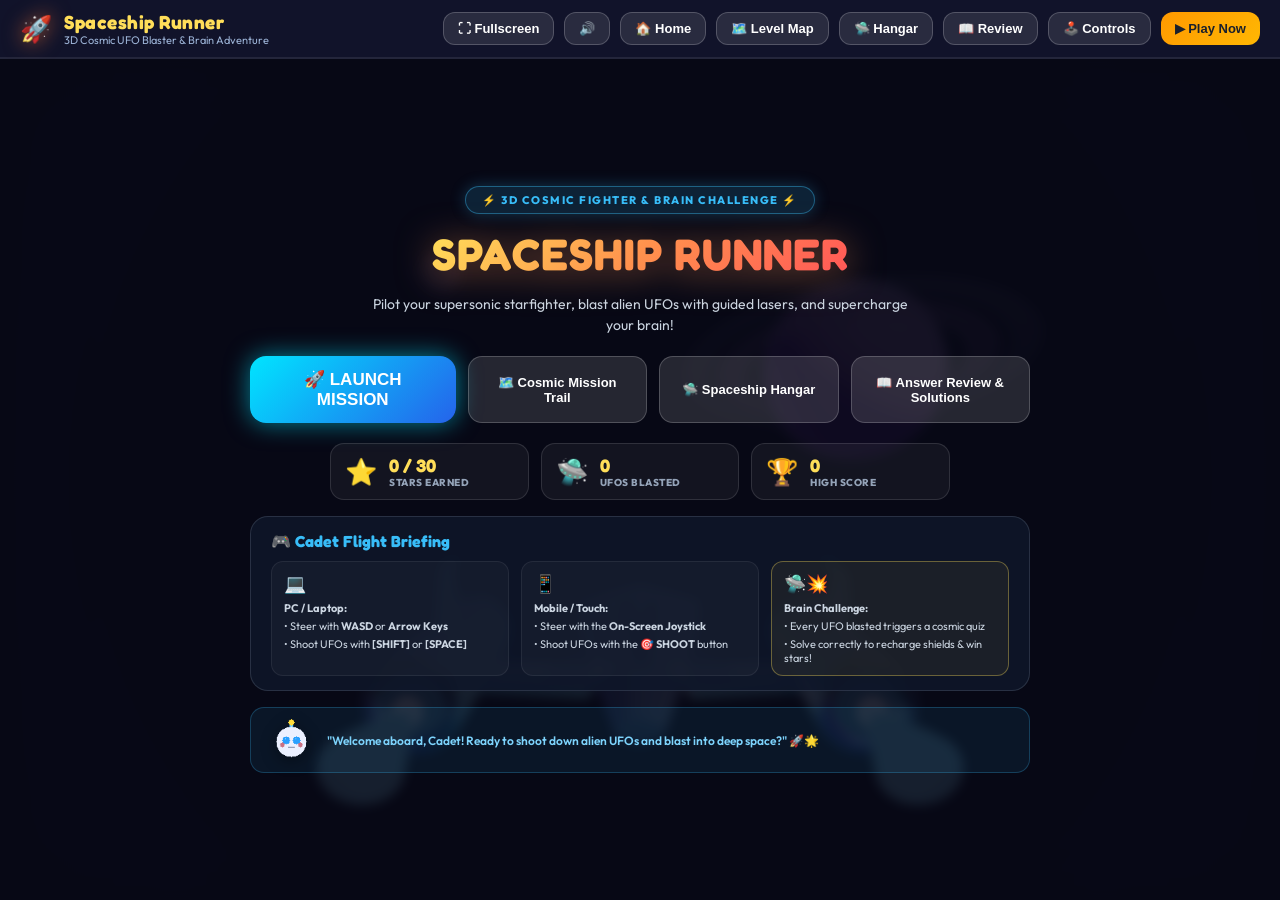
==== commit ea4595b9: "Make game full screen and restrict UFO shooting strictly to Shift button" ====
--- a/docs/index.html
+++ b/docs/index.html
@@ -21,6 +21,7 @@
         </div>
       </div>
       <div class="header-actions">
+        <button id="btn-fullscreen-toggle" class="icon-btn" title="Toggle Fullscreen Mode">⛶ Fullscreen</button>
         <button id="btn-sound-toggle" class="icon-btn" title="Toggle Sound">🔊</button>
         <button id="btn-home-nav" class="nav-btn" title="Main Menu / Start Screen">🏠 Home</button>
         <button id="btn-map-nav" class="nav-btn" title="Cosmic Mission Trail">🗺️ Level Map</button>
@@ -183,7 +184,7 @@
         <div class="controls-hint" id="hud-controls-hint">
           <span>⌨️ Steer: WASD / Arrows / Touch</span>
           <span>•</span>
-          <span>🔫 Shoot UFO: Press [SHIFT] or Tap 🎯 SHOOT</span>
+          <span>🔫 Shoot UFO: Touch [SHIFT] Button</span>
         </div>
       </div>
 
@@ -199,9 +200,10 @@
 
         <!-- Shoot Button Area (Right) -->
         <div id="mobile-action-zone">
-          <button id="btn-mobile-shoot" class="mobile-dash-btn" title="Shoot UFO (Shift)">
+          <button id="btn-mobile-shoot" class="mobile-dash-btn" title="Shoot UFO (Shift Button)">
             <span class="dash-btn-icon">🎯</span>
             <span class="dash-btn-text">SHOOT</span>
+            <span class="dash-btn-sub">[SHIFT]</span>
           </button>
         </div>
       </div>
--- a/docs/styles.css
+++ b/docs/styles.css
@@ -19,27 +19,31 @@
   user-select: none;
 }
 
-body {
+html, body {
+  width: 100%;
+  height: 100%;
+  margin: 0;
+  padding: 0;
   background: #080914;
   color: #ffffff;
   font-family: var(--font-main);
-  min-height: 100vh;
-  display: flex;
-  align-items: center;
-  justify-content: center;
   overflow: hidden;
+  display: flex;
+  align-items: stretch;
+  justify-content: stretch;
 }
 
 #game-container {
-  width: 100%;
-  max-width: 1060px;
-  height: 98vh;
-  max-height: 700px;
-  margin: auto;
+  width: 100vw;
+  height: 100vh;
+  max-width: 100vw;
+  max-height: 100vh;
+  margin: 0;
+  padding: 0;
   background: var(--bg-dark);
-  border-radius: 20px;
-  box-shadow: 0 20px 60px rgba(0, 0, 0, 0.8), 0 0 40px rgba(70, 80, 200, 0.2);
-  border: 2px solid rgba(255, 255, 255, 0.1);
+  border-radius: 0;
+  box-shadow: none;
+  border: none;
   overflow: hidden;
   display: flex;
   flex-direction: column;
@@ -1623,6 +1627,14 @@
   margin-top: 2px;
 }
 
+.dash-btn-sub {
+  font-size: 8px;
+  font-weight: 700;
+  letter-spacing: 0.5px;
+  opacity: 0.9;
+  color: #ffde59;
+}
+
 .dash-btn-cooldown {
   position: absolute;
   inset: 0;
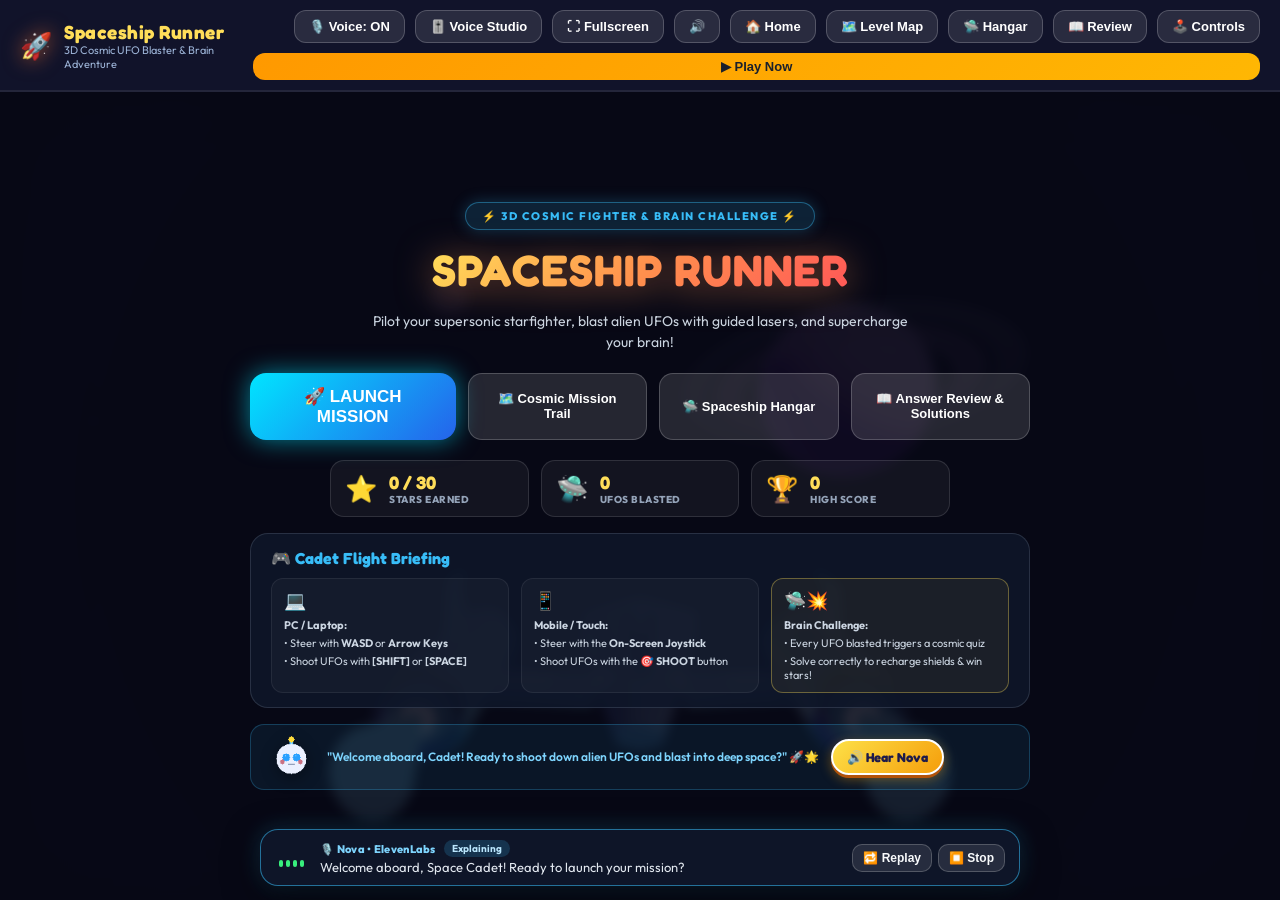
==== commit f7880f4a: "Add ElevenLabs realistic neural voice tutor, Voice Studio, and pre-generated MP3 pack" ====
--- a/docs/index.html
+++ b/docs/index.html
@@ -21,6 +21,8 @@
         </div>
       </div>
       <div class="header-actions">
+        <button id="btn-voice-toggle" class="icon-btn" title="Toggle ElevenLabs Realistic Voice">🎙️ Voice: ON</button>
+        <button id="btn-voice-studio" class="nav-btn" title="Open ElevenLabs Voice Studio">🎚️ Voice Studio</button>
         <button id="btn-fullscreen-toggle" class="icon-btn" title="Toggle Fullscreen Mode">⛶ Fullscreen</button>
         <button id="btn-sound-toggle" class="icon-btn" title="Toggle Sound">🔊</button>
         <button id="btn-home-nav" class="nav-btn" title="Main Menu / Start Screen">🏠 Home</button>
@@ -109,6 +111,7 @@
             <div class="start-mascot-speech">
               "Welcome aboard, Cadet! Ready to shoot down alien UFOs and blast into deep space?" 🚀🌟
             </div>
+            <button id="btn-start-listen" class="hint-btn listen-pill-btn" type="button">🔊 Hear Nova</button>
           </div>
         </div>
       </div>
@@ -122,6 +125,7 @@
           <p>Choose a galaxy zone to launch your spaceship, shoot UFOs, and play!</p>
           <div class="hero-actions" style="margin-top: 14px; display: flex; justify-content: center; gap: 12px; flex-wrap: wrap;">
             <button id="btn-quick-play" class="btn-primary" style="font-size: 15px; padding: 10px 24px; box-shadow: 0 0 25px rgba(56, 189, 248, 0.6); cursor: pointer;">🚀 QUICK PLAY</button>
+            <button id="btn-map-listen" class="btn-secondary" style="font-size: 13px; padding: 10px 18px; cursor: pointer;" type="button">🎙️ Hear Briefing</button>
             <button id="btn-map-to-start" class="btn-secondary" style="font-size: 13px; padding: 10px 18px; cursor: pointer;">🏠 Main Menu</button>
             <button id="btn-map-to-hangar" class="btn-secondary" style="font-size: 13px; padding: 10px 18px; cursor: pointer;">🛸 Hangar & Skins</button>
             <button id="btn-map-to-review" class="btn-secondary" style="font-size: 13px; padding: 10px 18px; cursor: pointer;">📖 Review Solutions</button>
@@ -240,6 +244,7 @@
             <div class="mascot-bubble" id="q-mascot-speech">
               Awesome shot! Pick the right answer to power up your spaceship! 🚀✨
             </div>
+            <button id="btn-q-listen" class="hint-btn listen-pill-btn" type="button">🔊 Read Aloud</button>
             <button id="btn-hint" class="hint-btn">💡 Magic Hint</button>
           </div>
           <div id="q-hint-box" class="hint-box hidden"></div>
@@ -254,6 +259,7 @@
           <div class="learn-header">
             <span class="learn-icon">💡</span>
             <h3>Not quite — let's learn this together!</h3>
+            <button id="btn-learn-listen" class="hint-btn listen-pill-btn" type="button" style="margin-left: auto;">🔊 Explain Aloud</button>
           </div>
 
           <div class="learn-question-restated" id="learn-q-restated">
@@ -307,7 +313,10 @@
                 <p>Study question breakdowns and step-by-step solutions to master every cosmic zone!</p>
               </div>
             </div>
-            <button id="btn-close-review-x" class="close-card-btn" title="Close Review">✕</button>
+            <div style="display: flex; align-items: center; gap: 8px;">
+              <button id="btn-review-stop-voice" class="hint-btn listen-pill-btn hidden" type="button">⏹️ Stop Voice</button>
+              <button id="btn-close-review-x" class="close-card-btn" title="Close Review">✕</button>
+            </div>
           </div>
 
           <!-- Level Selector Bar for Questions -->
@@ -370,6 +379,7 @@
 
           <div class="complete-actions">
             <button id="btn-next-level" class="btn-primary">Next Level 🚀</button>
+            <button id="btn-complete-listen" class="btn-secondary" type="button">🔊 Hear Report</button>
             <button id="btn-complete-review" class="btn-primary" style="background: linear-gradient(135deg, #10b981 0%, #059669 100%);">📖 Review Level Solutions</button>
             <button id="btn-replay-level" class="btn-secondary">Replay 🔄</button>
             <button id="btn-complete-map" class="btn-secondary">Level Map 🗺️</button>
@@ -408,6 +418,7 @@
 
           <div class="learn-actions" style="margin-top: 10px; display: flex; gap: 12px; justify-content: center; flex-wrap: wrap;">
             <button id="btn-gameover-retry" class="btn-primary" style="font-size: 15px; padding: 12px 24px;">🔄 Recharge & Try Again</button>
+            <button id="btn-gameover-listen" class="btn-secondary" style="font-size: 14px; padding: 12px 20px;" type="button">🔊 Hear Nova</button>
             <button id="btn-gameover-review" class="btn-secondary" style="font-size: 14px; padding: 12px 20px;">📖 Review Questions</button>
             <button id="btn-gameover-map" class="btn-secondary" style="font-size: 14px; padding: 12px 20px;">🗺️ Choose Level</button>
             <button id="btn-gameover-home" class="btn-secondary" style="font-size: 14px; padding: 12px 20px;">🏠 Main Menu</button>
@@ -500,10 +511,119 @@
         </div>
       </div>
 
+      <!-- =========================================================
+           9. FLOATING ELEVENLABS NOVA TUTOR VOICE BAR
+           ========================================================= -->
+      <div id="voice-tutor-bar" class="voice-tutor-bar hidden" aria-live="polite">
+        <div class="voice-wave" id="voice-wave-indicator" aria-hidden="true">
+          <span></span><span></span><span></span><span></span>
+        </div>
+        <div class="voice-bar-content">
+          <div class="voice-bar-meta">
+            <span class="voice-speaker-pill" id="voice-speaker-label">🎙️ Nova • ElevenLabs</span>
+            <span class="voice-status-badge" id="voice-status-badge">Ready</span>
+          </div>
+          <p class="voice-subtitle-text" id="voice-subtitle-text">Realistic voice tutor ready.</p>
+        </div>
+        <div class="voice-bar-controls">
+          <button id="btn-voice-setup-quick" class="voice-mini-btn accent hidden" type="button">🔑 Setup Key</button>
+          <button id="btn-voice-replay" class="voice-mini-btn" type="button" title="Replay last explanation">🔁 Replay</button>
+          <button id="btn-voice-stop" class="voice-mini-btn" type="button" title="Stop voice">⏹️ Stop</button>
+        </div>
+      </div>
+
+      <!-- =========================================================
+           10. ELEVENLABS REALISTIC VOICE STUDIO MODAL
+           ========================================================= -->
+      <div id="voice-studio-modal" class="screen-view hidden modal-center" role="dialog" aria-modal="true" aria-labelledby="voice-studio-title">
+        <div class="modal-card voice-studio-card">
+          <div class="skin-header">
+            <div class="skin-title-wrap">
+              <span class="hangar-icon">🎙️</span>
+              <div>
+                <h3 id="voice-studio-title">ElevenLabs Realistic Voice Studio</h3>
+                <p>Configure neural voices, models, and automatic explanations — zero robotic speech!</p>
+              </div>
+            </div>
+            <button id="btn-close-voice-x" class="close-card-btn" title="Close Voice Studio" type="button">✕</button>
+          </div>
+
+          <div id="voice-connection-banner" class="voice-connection-banner">
+            <span id="voice-connection-icon">🔑</span>
+            <span id="voice-connection-text">Checking ElevenLabs connection...</span>
+          </div>
+
+          <div class="voice-section">
+            <label class="voice-field-label" for="voice-api-key-input">ElevenLabs API Key (`xi-api-key`)</label>
+            <div class="voice-key-row">
+              <input id="voice-api-key-input" type="password" autocomplete="off" spellcheck="false" placeholder="Paste sk_... API key (saved only in your browser)" />
+              <button id="btn-voice-key-toggle" class="btn-secondary voice-compact-btn" type="button">👁️ Show</button>
+              <button id="btn-voice-key-save" class="btn-primary voice-compact-btn" type="button">💾 Save Key</button>
+              <button id="btn-voice-key-clear" class="btn-secondary voice-compact-btn" type="button">Clear</button>
+            </div>
+            <p class="voice-privacy-note">Stored strictly in your browser's localStorage (or local server <code>.env</code>) — never uploaded or committed to GitHub.</p>
+          </div>
+
+          <div class="voice-section">
+            <div class="voice-section-header">
+              <span class="voice-field-label">Realistic Tutor Voice</span>
+              <button id="btn-load-account-voices" class="btn-secondary voice-compact-btn" type="button">🔄 Load My ElevenLabs Voices</button>
+            </div>
+            <div id="voice-presets-grid" class="voice-presets-grid">
+              <!-- Populated dynamically by voice.js / game3d.js -->
+            </div>
+            <div id="voice-custom-picker-wrap" class="voice-custom-picker hidden">
+              <label class="voice-field-label" for="voice-custom-select">Your ElevenLabs Account Voices:</label>
+              <select id="voice-custom-select"></select>
+            </div>
+          </div>
+
+          <div class="voice-two-col">
+            <div class="voice-section">
+              <label class="voice-field-label" for="voice-model-select">ElevenLabs Neural Model</label>
+              <select id="voice-model-select">
+                <option value="eleven_multilingual_v2">Multilingual v2 (Richest Realistic Voice)</option>
+                <option value="eleven_flash_v2_5">Flash v2.5 (Fastest Low Latency)</option>
+              </select>
+            </div>
+
+            <div class="voice-section">
+              <label class="voice-field-label" for="voice-speed-range">Tutor Speaking Speed: <strong id="voice-speed-val">1.00x</strong></label>
+              <input id="voice-speed-range" type="range" min="0.85" max="1.25" step="0.05" value="1.00" />
+            </div>
+          </div>
+
+          <div class="voice-section">
+            <span class="voice-field-label">Automatic Explanations</span>
+            <div class="voice-toggles-grid">
+              <label class="voice-toggle-item">
+                <input type="checkbox" id="chk-auto-questions" checked />
+                <span>Auto-read Quiz Questions & Magic Hints</span>
+              </label>
+              <label class="voice-toggle-item">
+                <input type="checkbox" id="chk-auto-solutions" checked />
+                <span>Auto-explain Step-by-Step Solutions (Let's Learn)</span>
+              </label>
+              <label class="voice-toggle-item">
+                <input type="checkbox" id="chk-auto-screens" checked />
+                <span>Auto-narrate Mission Intros, Accuracy Reports & Game Over</span>
+              </label>
+            </div>
+          </div>
+
+          <div class="voice-studio-footer">
+            <button id="btn-voice-test" class="btn-primary" type="button">🎵 Test Nova's Voice</button>
+            <button id="btn-voice-clear-cache" class="btn-secondary" type="button">🗑️ Clear Audio Cache (<span id="voice-cache-count">0</span>)</button>
+            <button id="btn-close-voice-done" class="btn-success" type="button">✓ Done & Continue</button>
+          </div>
+        </div>
+      </div>
+
     </div>
   </div>
 
   <script src="three.min.js"></script>
+  <script src="voice.js"></script>
   <script src="game3d.js"></script>
 </body>
 </html>
--- a/docs/styles.css
+++ b/docs/styles.css
@@ -1732,3 +1732,350 @@
     height: 38px;
   }
 }
+
+/* =========================================================
+   ELEVENLABS VOICE TUTOR BAR & STUDIO STYLES
+   ========================================================= */
+input, textarea, select {
+  user-select: text;
+}
+
+.header-actions {
+  flex-wrap: wrap;
+  justify-content: flex-end;
+}
+
+.listen-pill-btn {
+  display: inline-flex;
+  align-items: center;
+  gap: 6px;
+  white-space: nowrap;
+}
+
+.review-explain-btn {
+  margin-left: auto;
+  background: linear-gradient(135deg, rgba(16, 185, 129, 0.22), rgba(56, 189, 248, 0.22));
+  border: 1px solid rgba(56, 239, 125, 0.45);
+  color: #a7f3d0;
+  padding: 6px 12px;
+  border-radius: 10px;
+  font-size: 12px;
+  font-weight: 700;
+  cursor: pointer;
+  transition: transform 0.15s ease, background 0.15s ease;
+}
+
+.review-explain-btn:hover {
+  transform: translateY(-1px);
+  background: linear-gradient(135deg, rgba(16, 185, 129, 0.38), rgba(56, 189, 248, 0.35));
+  color: #ffffff;
+}
+
+.voice-tutor-bar {
+  position: fixed;
+  left: 50%;
+  bottom: 14px;
+  transform: translateX(-50%);
+  z-index: 95;
+  display: flex;
+  align-items: center;
+  gap: 12px;
+  width: min(760px, calc(100vw - 24px));
+  padding: 10px 14px;
+  border-radius: 18px;
+  background: rgba(15, 23, 42, 0.94);
+  backdrop-filter: blur(14px);
+  border: 1.5px solid rgba(56, 189, 248, 0.55);
+  box-shadow: 0 10px 35px rgba(0, 0, 0, 0.55), 0 0 22px rgba(56, 189, 248, 0.22);
+}
+
+.voice-tutor-bar.hidden {
+  display: none !important;
+}
+
+.voice-wave {
+  display: flex;
+  align-items: flex-end;
+  gap: 3px;
+  height: 22px;
+  padding: 2px 4px;
+  flex-shrink: 0;
+}
+
+.voice-wave span {
+  width: 4px;
+  height: 7px;
+  border-radius: 3px;
+  background: #38bdf8;
+  transition: height 0.2s ease;
+}
+
+.voice-wave.speaking span {
+  background: #38ef7d;
+  animation: voiceWavePulse 0.75s ease-in-out infinite;
+}
+
+.voice-wave.speaking span:nth-child(2) { animation-delay: 0.12s; }
+.voice-wave.speaking span:nth-child(3) { animation-delay: 0.24s; }
+.voice-wave.speaking span:nth-child(4) { animation-delay: 0.36s; }
+
+@keyframes voiceWavePulse {
+  0%, 100% { height: 6px; opacity: 0.65; }
+  50% { height: 22px; opacity: 1; }
+}
+
+.voice-bar-content {
+  flex: 1;
+  min-width: 0;
+}
+
+.voice-bar-meta {
+  display: flex;
+  align-items: center;
+  gap: 8px;
+  margin-bottom: 2px;
+}
+
+.voice-speaker-pill {
+  font-size: 11px;
+  font-weight: 800;
+  color: #7dd3fc;
+  letter-spacing: 0.3px;
+}
+
+.voice-status-badge {
+  font-size: 10px;
+  font-weight: 700;
+  padding: 2px 8px;
+  border-radius: 999px;
+  background: rgba(56, 189, 248, 0.18);
+  color: #bae6fd;
+}
+
+.voice-status-badge.is-warn {
+  background: rgba(251, 191, 36, 0.2);
+  color: #fde68a;
+}
+
+.voice-status-badge.is-error {
+  background: rgba(248, 113, 113, 0.22);
+  color: #fecaca;
+}
+
+.voice-subtitle-text {
+  font-size: 13px;
+  color: #e2e8f0;
+  white-space: nowrap;
+  overflow: hidden;
+  text-overflow: ellipsis;
+}
+
+.voice-bar-controls {
+  display: flex;
+  align-items: center;
+  gap: 6px;
+  flex-shrink: 0;
+}
+
+.voice-mini-btn {
+  background: rgba(255, 255, 255, 0.1);
+  border: 1px solid rgba(255, 255, 255, 0.2);
+  color: #f8fafc;
+  padding: 6px 10px;
+  border-radius: 10px;
+  font-size: 12px;
+  font-weight: 700;
+  cursor: pointer;
+}
+
+.voice-mini-btn:hover {
+  background: rgba(255, 255, 255, 0.2);
+}
+
+.voice-mini-btn.accent {
+  background: linear-gradient(135deg, #f59e0b, #ea580c);
+  border-color: rgba(253, 224, 71, 0.65);
+  color: #ffffff;
+}
+
+.voice-studio-card {
+  width: min(760px, 95vw) !important;
+  max-height: 88vh;
+  overflow-y: auto;
+  display: flex;
+  flex-direction: column;
+  gap: 14px;
+}
+
+.voice-connection-banner {
+  display: flex;
+  align-items: center;
+  gap: 10px;
+  padding: 10px 14px;
+  border-radius: 12px;
+  background: rgba(30, 41, 59, 0.85);
+  border: 1px solid rgba(148, 163, 184, 0.35);
+  font-size: 13px;
+  font-weight: 600;
+  color: #e2e8f0;
+}
+
+.voice-connection-banner.is-connected {
+  background: rgba(16, 185, 129, 0.16);
+  border-color: rgba(52, 211, 153, 0.55);
+  color: #a7f3d0;
+}
+
+.voice-section {
+  display: flex;
+  flex-direction: column;
+  gap: 8px;
+}
+
+.voice-section-header {
+  display: flex;
+  align-items: center;
+  justify-content: space-between;
+  gap: 10px;
+  flex-wrap: wrap;
+}
+
+.voice-field-label {
+  font-size: 13px;
+  font-weight: 700;
+  color: #cbd5e1;
+}
+
+.voice-key-row {
+  display: flex;
+  gap: 8px;
+  flex-wrap: wrap;
+}
+
+.voice-key-row input,
+.voice-studio-card select {
+  flex: 1;
+  min-width: 200px;
+  background: rgba(15, 23, 42, 0.9);
+  border: 1px solid rgba(148, 163, 184, 0.4);
+  color: #ffffff;
+  border-radius: 10px;
+  padding: 9px 12px;
+  font-size: 13px;
+  font-family: var(--font-main);
+}
+
+.voice-compact-btn {
+  padding: 8px 12px !important;
+  font-size: 12px !important;
+}
+
+.voice-privacy-note {
+  font-size: 11.5px;
+  color: #94a3b8;
+  line-height: 1.4;
+}
+
+.voice-presets-grid {
+  display: grid;
+  grid-template-columns: repeat(auto-fit, minmax(165px, 1fr));
+  gap: 10px;
+}
+
+.voice-preset-card {
+  text-align: left;
+  background: rgba(255, 255, 255, 0.06);
+  border: 1.5px solid rgba(255, 255, 255, 0.14);
+  border-radius: 14px;
+  padding: 10px 12px;
+  color: #f8fafc;
+  cursor: pointer;
+  transition: border-color 0.18s ease, background 0.18s ease, transform 0.15s ease;
+}
+
+.voice-preset-card:hover {
+  transform: translateY(-1px);
+  border-color: rgba(56, 189, 248, 0.65);
+}
+
+.voice-preset-card.active {
+  background: rgba(56, 189, 248, 0.18);
+  border-color: #38bdf8;
+  box-shadow: 0 0 18px rgba(56, 189, 248, 0.25);
+}
+
+.voice-preset-top {
+  display: flex;
+  justify-content: space-between;
+  align-items: center;
+  gap: 6px;
+  margin-bottom: 4px;
+}
+
+.voice-preset-name {
+  font-weight: 700;
+  font-size: 13.5px;
+}
+
+.voice-preset-badge {
+  font-size: 10px;
+  font-weight: 700;
+  padding: 2px 7px;
+  border-radius: 999px;
+  background: rgba(255, 204, 0, 0.2);
+  color: #fde047;
+}
+
+.voice-preset-desc {
+  font-size: 11.5px;
+  color: #cbd5e1;
+  line-height: 1.35;
+}
+
+.voice-two-col {
+  display: grid;
+  grid-template-columns: 1fr 1fr;
+  gap: 12px;
+}
+
+.voice-toggles-grid {
+  display: flex;
+  flex-direction: column;
+  gap: 8px;
+}
+
+.voice-toggle-item {
+  display: flex;
+  align-items: center;
+  gap: 10px;
+  font-size: 13px;
+  color: #e2e8f0;
+  cursor: pointer;
+}
+
+.voice-toggle-item input {
+  width: 16px;
+  height: 16px;
+  accent-color: #38bdf8;
+}
+
+.voice-studio-footer {
+  display: flex;
+  justify-content: flex-end;
+  gap: 10px;
+  flex-wrap: wrap;
+  padding-top: 6px;
+  border-top: 1px solid rgba(255, 255, 255, 0.1);
+}
+
+@media (max-width: 680px) {
+  .voice-two-col {
+    grid-template-columns: 1fr;
+  }
+
+  .voice-tutor-bar {
+    flex-wrap: wrap;
+    bottom: 8px;
+  }
+}
+
